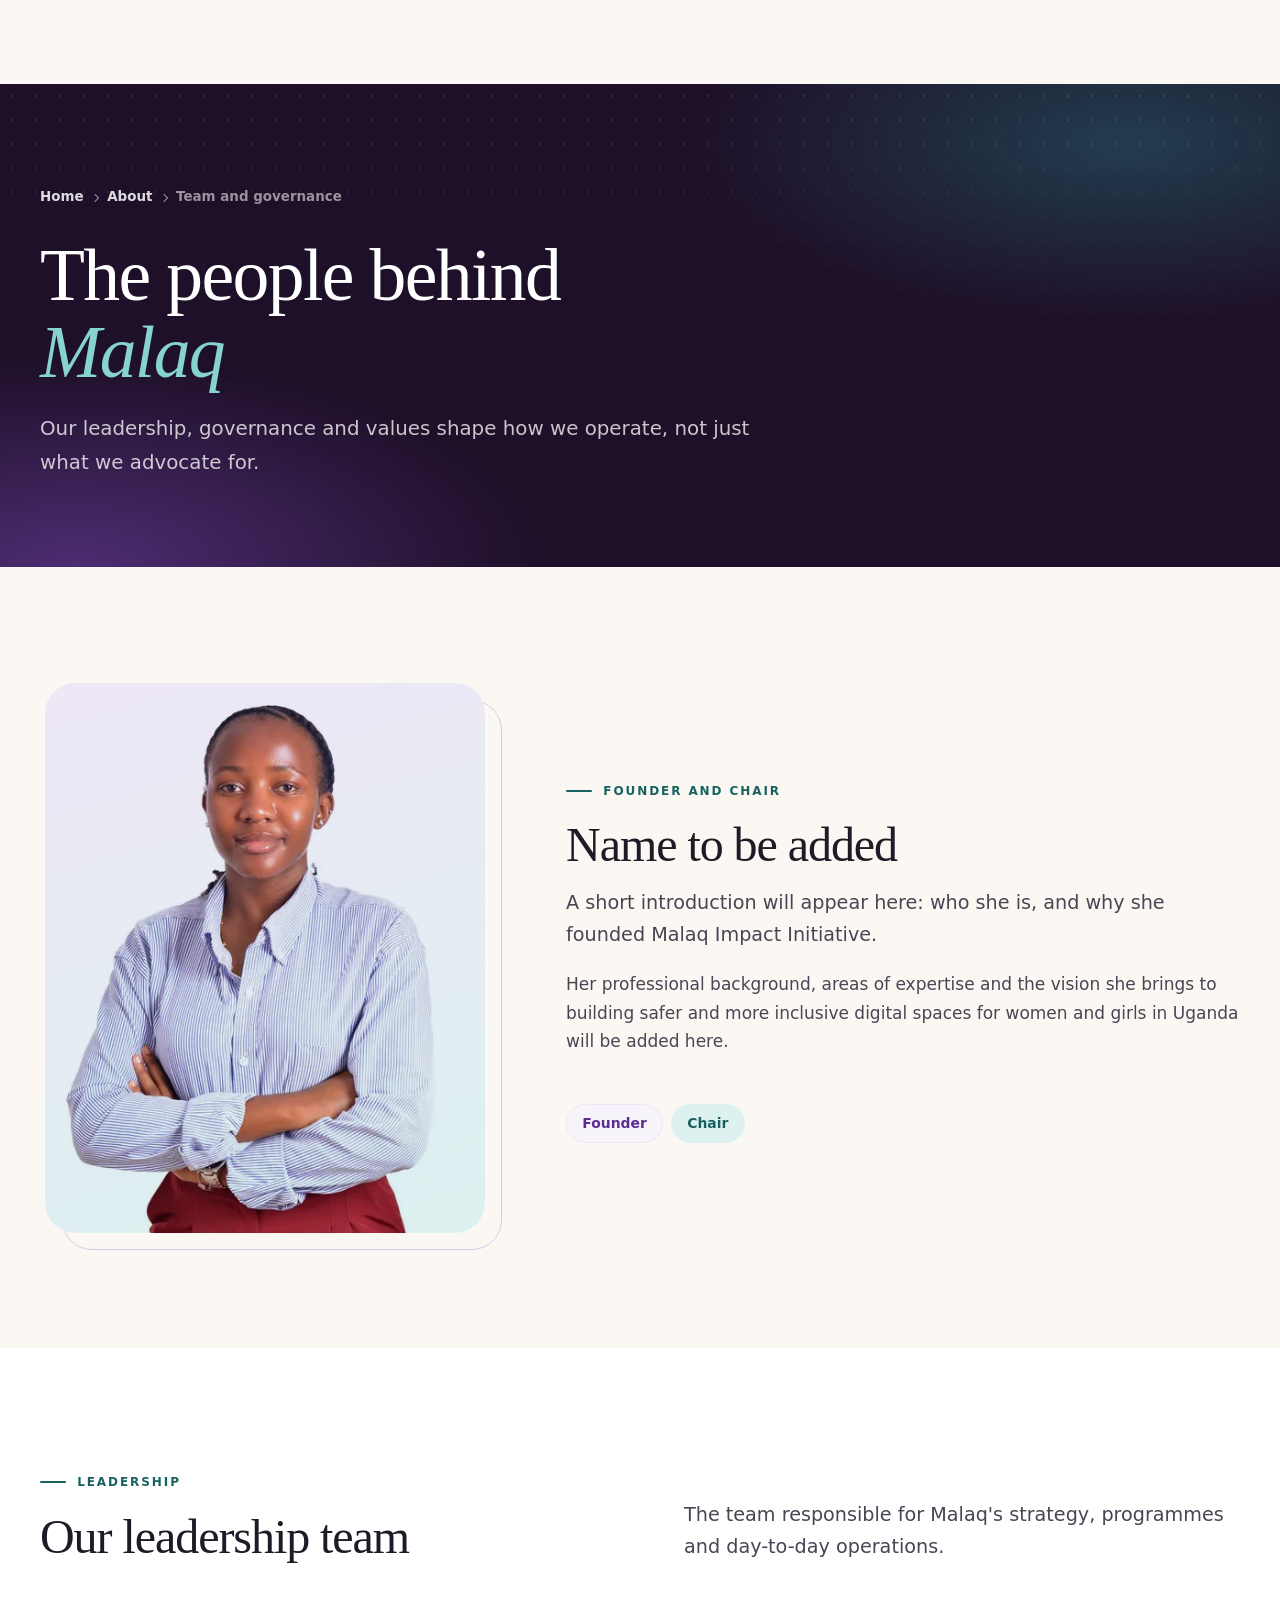
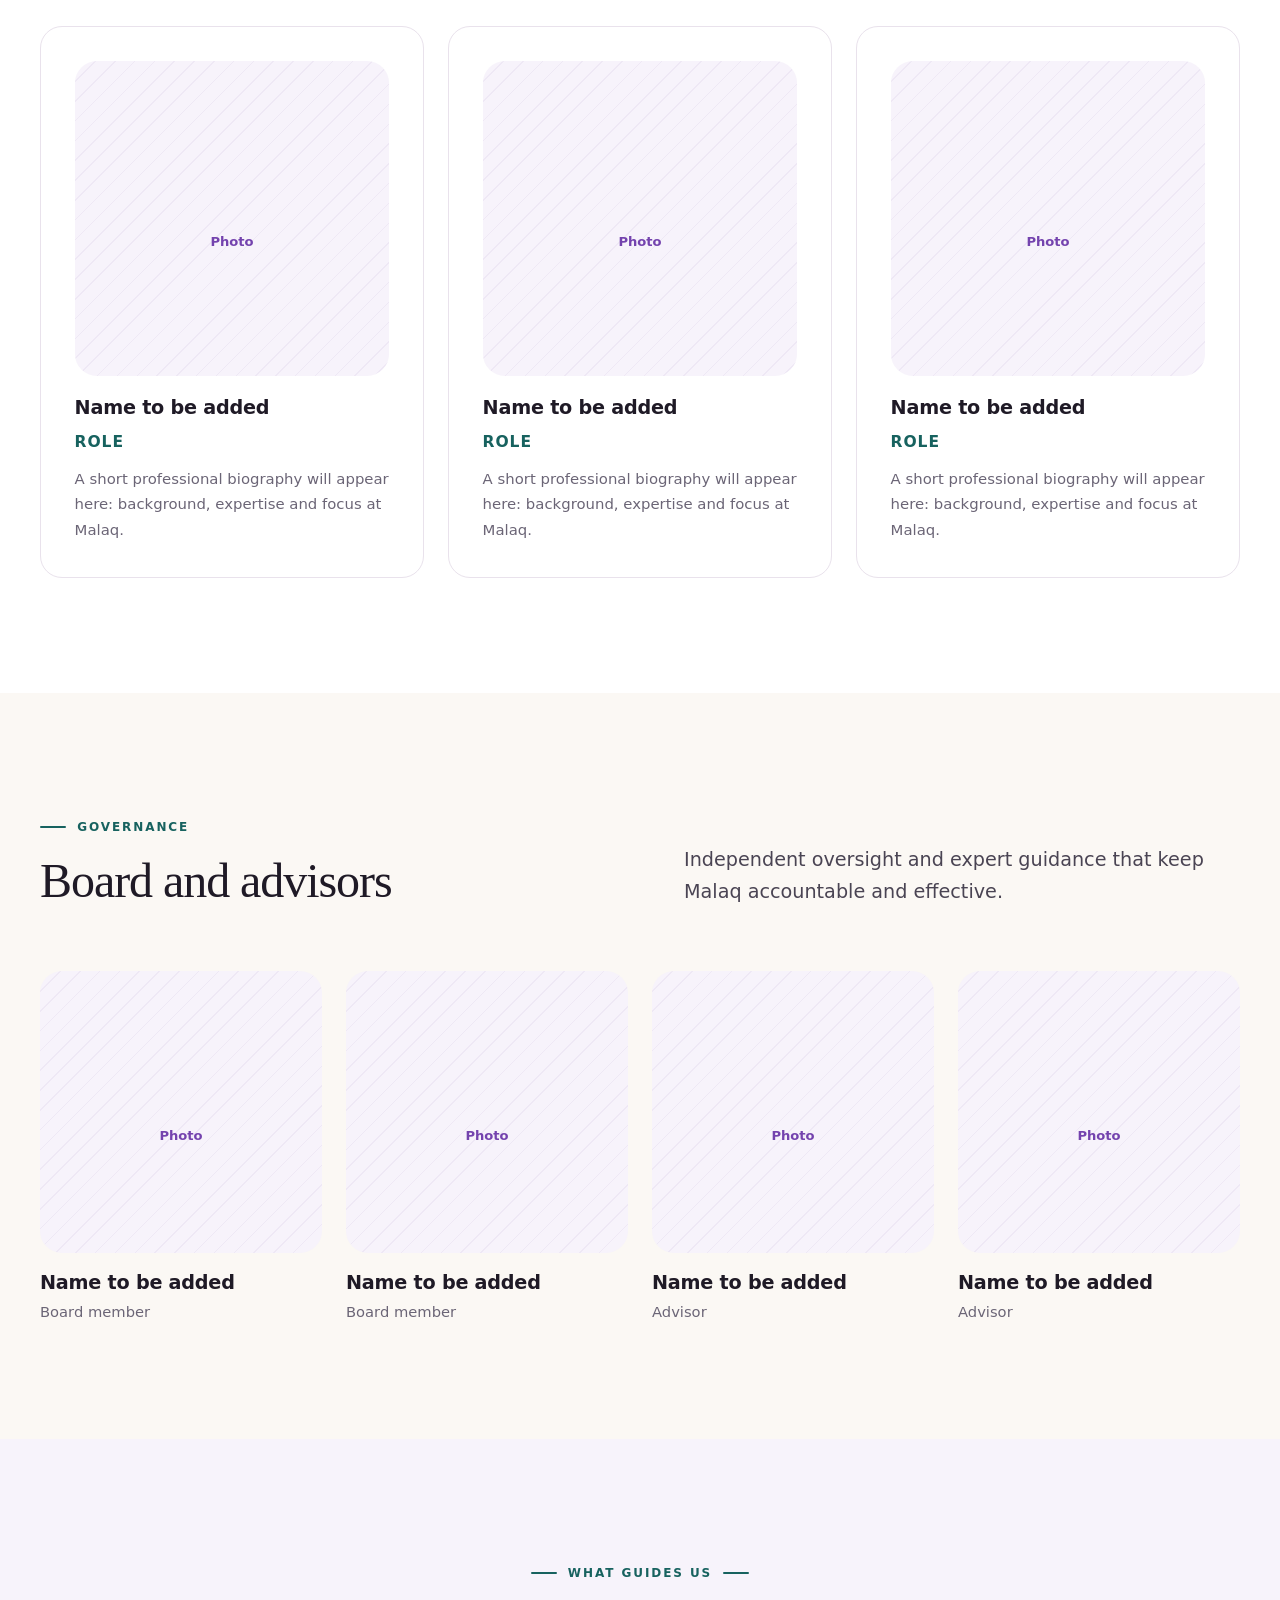
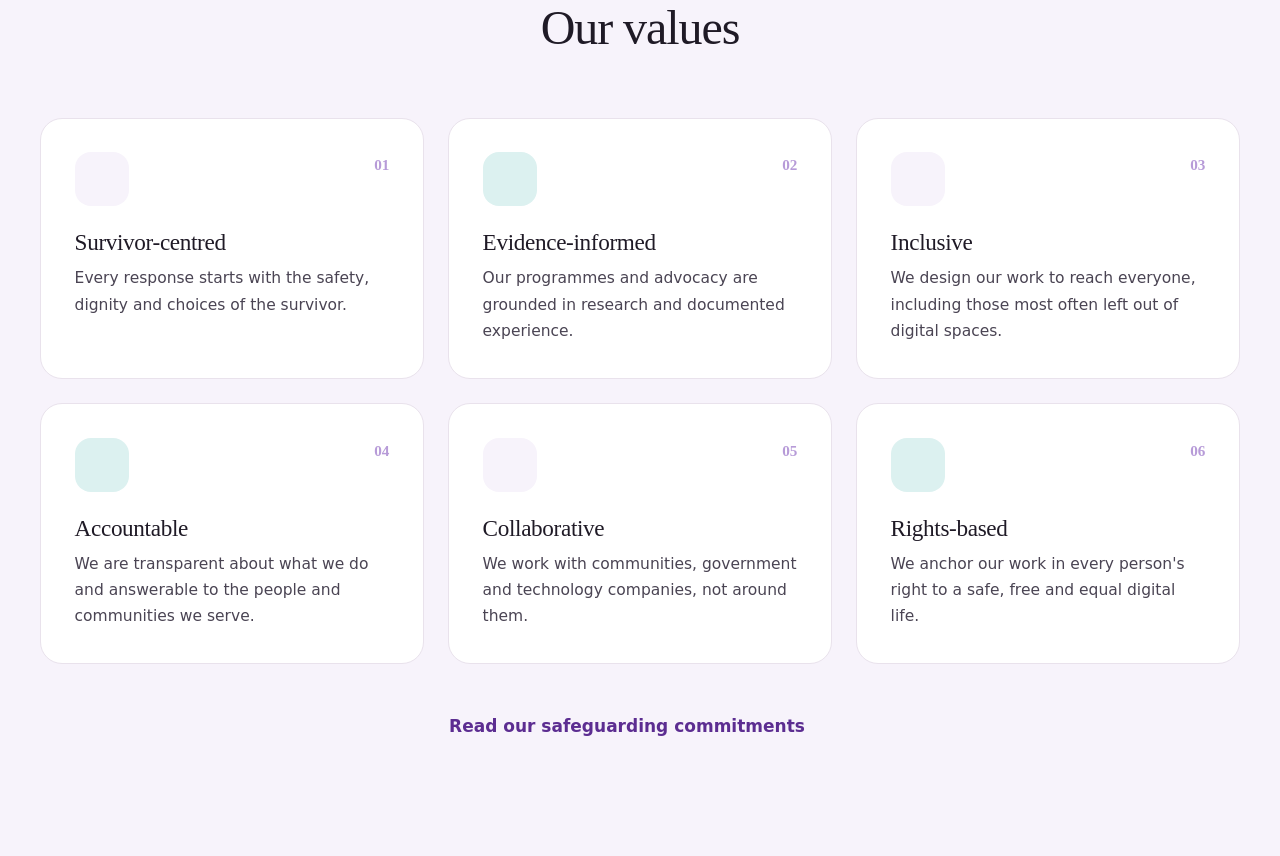
==== team.html @ 2928acce "Feature the Founder and Chair on the team page Adds her portrait as responsive WebP and JPEG, shown " ====
<!DOCTYPE html>
<html lang="en">
<head>
  <meta charset="UTF-8" />
  <meta name="viewport" content="width=device-width, initial-scale=1" />
  <meta http-equiv="Content-Security-Policy" content="default-src 'self'; script-src 'self'; style-src 'self' https://fonts.googleapis.com; font-src https://fonts.gstatic.com; img-src 'self' data:; connect-src 'self' https://formspree.io; form-action 'self' https://formspree.io; base-uri 'self'; object-src 'none'; upgrade-insecure-requests" />
  <meta name="referrer" content="strict-origin-when-cross-origin" />
  <title>Team and Governance | Malaq Impact Initiative</title>
  <meta name="description" content="Meet the leadership, board and advisors of Malaq Impact Initiative, and the values that guide how we work." />
  <meta name="theme-color" content="#1e1029" />
  <meta property="og:site_name" content="Malaq Impact Initiative" />
  <meta property="og:title" content="Team and governance | Malaq Impact Initiative" />
  <meta property="og:description" content="Our leadership, governance and values." />
  <meta property="og:type" content="website" />
  <link rel="icon" type="image/svg+xml" href="assets/favicon.svg" />
  <link rel="preconnect" href="https://fonts.googleapis.com" />
  <link rel="preconnect" href="https://fonts.gstatic.com" crossorigin />
  <link rel="stylesheet" href="https://fonts.googleapis.com/css2?family=Fraunces:ital,opsz,wght@0,9..144,400;0,9..144,500;0,9..144,600;1,9..144,400;1,9..144,500&family=Manrope:wght@400;500;600;700;800&display=swap" />
  <link rel="stylesheet" href="assets/css/main.css" />
  <script src="assets/js/boot.js"></script>
  <script type="module" src="assets/js/main.js"></script>
</head>
<body>
  <a class="skip-link" href="#main">Skip to main content</a>
  <div id="site-header"></div>

  <main id="main">
    <section class="page-hero">
      <div class="container">
        <ol class="breadcrumb" data-reveal>
          <li><a class="breadcrumb__link" href="index.html">Home</a></li>
          <li><a class="breadcrumb__link" href="about.html">About</a></li>
          <li aria-current="page">Team and governance</li>
        </ol>
        <h1 class="page-hero__title" data-reveal data-reveal-delay="1">The people behind <em>Malaq</em></h1>
        <p class="page-hero__lead" data-reveal data-reveal-delay="2">
          Our leadership, governance and values shape how we operate, not just what we advocate for.
        </p>
      </div>
    </section>

    <!-- Founder -->
    <section class="section">
      <div class="container founder">
        <figure class="founder__photo" data-reveal>
          <picture>
            <source type="image/webp" srcset="assets/images/founder-480.webp 480w, assets/images/founder.webp 960w" sizes="(min-width: 960px) 440px, 88vw" />
            <img src="assets/images/founder.jpg" srcset="assets/images/founder-480.jpg 480w, assets/images/founder.jpg 960w" sizes="(min-width: 960px) 440px, 88vw" width="960" height="1200" alt="Portrait of the Founder and Chair of Malaq Impact Initiative" />
          </picture>
        </figure>
        <div data-reveal data-reveal-delay="1">
          <p class="label">Founder and Chair</p>
          <!-- TODO: add the founder's name and approved biography. -->
          <h2 class="founder__name">Name to be added</h2>
          <p class="lead">A short introduction will appear here: who she is, and why she founded Malaq Impact Initiative.</p>
          <p>Her professional background, areas of expertise and the vision she brings to building safer and more inclusive digital spaces for women and girls in Uganda will be added here.</p>
          <ul class="tag-list mt-lg">
            <li class="tag">Founder</li>
            <li class="tag tag--teal">Chair</li>
          </ul>
        </div>
      </div>
    </section>

    <!-- Leadership -->
    <section class="section section--white">
      <div class="container">
        <div class="section-head section-head--split">
          <div data-reveal>
            <p class="label">Leadership</p>
            <h2>Our leadership team</h2>
          </div>
          <p class="lead" data-reveal data-reveal-delay="1">The team responsible for Malaq's strategy, programmes and day-to-day operations.</p>
        </div>

        <!-- TODO: replace each placeholder with a photo, name, role and short professional biography. -->
        <div class="grid grid--3">
          <article class="card bio-card" data-reveal>
            <div class="ph ph--avatar"><div class="ph__inner"><svg class="icon" aria-hidden="true"><use href="assets/icons/sprite.svg#user"></use></svg><span>Photo</span></div></div>
            <h3>Name to be added</h3>
            <p class="bio-card__role">Role</p>
            <p>A short professional biography will appear here: background, expertise and focus at Malaq.</p>
          </article>
          <article class="card bio-card" data-reveal data-reveal-delay="1">
            <div class="ph ph--avatar"><div class="ph__inner"><svg class="icon" aria-hidden="true"><use href="assets/icons/sprite.svg#user"></use></svg><span>Photo</span></div></div>
            <h3>Name to be added</h3>
            <p class="bio-card__role">Role</p>
            <p>A short professional biography will appear here: background, expertise and focus at Malaq.</p>
          </article>
          <article class="card bio-card" data-reveal data-reveal-delay="2">
            <div class="ph ph--avatar"><div class="ph__inner"><svg class="icon" aria-hidden="true"><use href="assets/icons/sprite.svg#user"></use></svg><span>Photo</span></div></div>
            <h3>Name to be added</h3>
            <p class="bio-card__role">Role</p>
            <p>A short professional biography will appear here: background, expertise and focus at Malaq.</p>
          </article>
        </div>
      </div>
    </section>

    <!-- Board -->
    <section class="section">
      <div class="container">
        <div class="section-head section-head--split">
          <div data-reveal>
            <p class="label">Governance</p>
            <h2>Board and advisors</h2>
          </div>
          <p class="lead" data-reveal data-reveal-delay="1">Independent oversight and expert guidance that keep Malaq accountable and effective.</p>
        </div>

        <!-- TODO: add board and advisory members, or remove this section if not applicable. -->
        <div class="grid grid--4 grid--team">
          <article class="team-card" data-reveal>
            <div class="ph ph--avatar"><div class="ph__inner"><svg class="icon" aria-hidden="true"><use href="assets/icons/sprite.svg#user"></use></svg><span>Photo</span></div></div>
            <h3>Name to be added</h3>
            <p>Board member</p>
          </article>
          <article class="team-card" data-reveal data-reveal-delay="1">
            <div class="ph ph--avatar"><div class="ph__inner"><svg class="icon" aria-hidden="true"><use href="assets/icons/sprite.svg#user"></use></svg><span>Photo</span></div></div>
            <h3>Name to be added</h3>
            <p>Board member</p>
          </article>
          <article class="team-card" data-reveal data-reveal-delay="2">
            <div class="ph ph--avatar"><div class="ph__inner"><svg class="icon" aria-hidden="true"><use href="assets/icons/sprite.svg#user"></use></svg><span>Photo</span></div></div>
            <h3>Name to be added</h3>
            <p>Advisor</p>
          </article>
          <article class="team-card" data-reveal data-reveal-delay="3">
            <div class="ph ph--avatar"><div class="ph__inner"><svg class="icon" aria-hidden="true"><use href="assets/icons/sprite.svg#user"></use></svg><span>Photo</span></div></div>
            <h3>Name to be added</h3>
            <p>Advisor</p>
          </article>
        </div>
      </div>
    </section>

    <!-- Values -->
    <section class="section section--lilac">
      <div class="container">
        <div class="section-head section-head--center" data-reveal>
          <p class="label">What guides us</p>
          <h2>Our values</h2>
        </div>
        <div class="grid grid--3">
          <article class="card value-card" data-reveal>
            <span class="card__index">01</span>
            <span class="icon-badge"><svg class="icon" aria-hidden="true"><use href="assets/icons/sprite.svg#heart"></use></svg></span>
            <h3>Survivor-centred</h3>
            <p>Every response starts with the safety, dignity and choices of the survivor.</p>
          </article>
          <article class="card value-card" data-reveal data-reveal-delay="1">
            <span class="card__index">02</span>
            <span class="icon-badge icon-badge--teal"><svg class="icon" aria-hidden="true"><use href="assets/icons/sprite.svg#search"></use></svg></span>
            <h3>Evidence-informed</h3>
            <p>Our programmes and advocacy are grounded in research and documented experience.</p>
          </article>
          <article class="card value-card" data-reveal data-reveal-delay="2">
            <span class="card__index">03</span>
            <span class="icon-badge"><svg class="icon" aria-hidden="true"><use href="assets/icons/sprite.svg#users"></use></svg></span>
            <h3>Inclusive</h3>
            <p>We design our work to reach everyone, including those most often left out of digital spaces.</p>
          </article>
          <article class="card value-card" data-reveal>
            <span class="card__index">04</span>
            <span class="icon-badge icon-badge--teal"><svg class="icon" aria-hidden="true"><use href="assets/icons/sprite.svg#check-circle"></use></svg></span>
            <h3>Accountable</h3>
            <p>We are transparent about what we do and answerable to the people and communities we serve.</p>
          </article>
          <article class="card value-card" data-reveal data-reveal-delay="1">
            <span class="card__index">05</span>
            <span class="icon-badge"><svg class="icon" aria-hidden="true"><use href="assets/icons/sprite.svg#globe"></use></svg></span>
            <h3>Collaborative</h3>
            <p>We work with communities, government and technology companies, not around them.</p>
          </article>
          <article class="card value-card" data-reveal data-reveal-delay="2">
            <span class="card__index">06</span>
            <span class="icon-badge icon-badge--teal"><svg class="icon" aria-hidden="true"><use href="assets/icons/sprite.svg#shield"></use></svg></span>
            <h3>Rights-based</h3>
            <p>We anchor our work in every person's right to a safe, free and equal digital life.</p>
          </article>
        </div>
        <p class="text-center mt-lg" data-reveal>
          <a class="link-arrow" href="safeguarding.html">Read our safeguarding commitments <svg class="icon" aria-hidden="true"><use href="assets/icons/sprite.svg#arrow-right"></use></svg></a>
        </p>
      </div>
    </section>
  </main>

  <div id="site-footer"></div>
</body>
</html>
---- assets/css/main.css ----
/* ==========================================================================
   Malaq Impact Initiative: design system
   1. Tokens  2. Base  3. Layout  4. Typography  5. Buttons and links
   6. Header  7. Footer  8. Heroes  9. Components  10. Pages  11. Motion
   ========================================================================== */

/* 1. Tokens ------------------------------------------------------------- */
:root {
  --plum-950: #170c20;
  --plum-900: #1e1029;
  --plum-800: #2a1640;
  --plum-700: #3b1f5c;
  --purple-600: #5c2d91;
  --purple-500: #7443ae;
  --purple-300: #b79bd8;
  --purple-200: #d8c8ea;
  --purple-100: #eee7f6;
  --purple-50: #f7f3fb;

  --teal-800: #0f4a48;
  --teal-700: #17625f;
  --teal-600: #1f7a78;
  --teal-500: #2ca6a4;
  --teal-300: #86d3d0;
  --teal-100: #dcf1f0;

  --apricot: #f2b880;
  --cream: #fbf8f4;
  --sand: #f4eee6;
  --white: #ffffff;

  --ink: #1f1a26;
  --ink-2: #4a4453;
  --ink-3: #6b6576;
  --line: #e9e2ec;
  --line-strong: #d9cfe2;

  --exit: #c2372b;
  --exit-dark: #a12c22;
  --success: #1c6e46;
  --success-bg: #e3f3ea;
  --error: #b3261e;
  --error-bg: #fbeae8;

  --font-display: "Fraunces", Georgia, "Times New Roman", serif;
  --font-sans: "Manrope", system-ui, -apple-system, "Segoe UI", Roboto, sans-serif;

  --container: 1240px;
  --gutter: clamp(1.25rem, 4vw, 2.5rem);
  --section-y: clamp(4.5rem, 9vw, 7.5rem);
  --header-h: 72px;

  --r-sm: 8px;
  --r-md: 14px;
  --r-lg: 22px;
  --r-xl: 30px;
  --r-full: 999px;

  --shadow-sm: 0 1px 2px rgba(30, 16, 41, 0.05), 0 4px 14px rgba(30, 16, 41, 0.05);
  --shadow-md: 0 18px 40px -20px rgba(30, 16, 41, 0.28);
  --shadow-lg: 0 32px 70px -28px rgba(30, 16, 41, 0.45);

  --ease: cubic-bezier(0.22, 1, 0.36, 1);
}

@media (min-width: 1180px) {
  :root {
    --header-h: 84px;
  }
}

/* 2. Base --------------------------------------------------------------- */
*,
*::before,
*::after {
  box-sizing: border-box;
}

html {
  -webkit-text-size-adjust: 100%;
  text-size-adjust: 100%;
  scroll-behavior: smooth;
  scroll-padding-top: calc(var(--header-h) + 1rem);
}

html.has-menu-open {
  overflow: hidden;
}

html.is-exiting body {
  visibility: hidden;
}

body {
  margin: 0;
  min-height: 100vh;
  font-family: var(--font-sans);
  font-size: 1rem;
  line-height: 1.7;
  color: var(--ink-2);
  background: var(--cream);
  -webkit-font-smoothing: antialiased;
  -moz-osx-font-smoothing: grayscale;
  text-rendering: optimizeLegibility;
  overflow-x: hidden;
}

@media (min-width: 768px) {
  body {
    font-size: 1.0625rem;
  }
}

img,
svg,
video {
  display: block;
  max-width: 100%;
}

a {
  color: inherit;
  text-decoration: none;
}

:where(p, li, dd) a:where(:not([class])) {
  color: var(--purple-600);
  font-weight: 600;
  text-decoration: underline;
  text-decoration-color: var(--purple-200);
  text-decoration-thickness: 2px;
  text-underline-offset: 3px;
  transition: text-decoration-color 0.2s ease, color 0.2s ease;
}

:where(p, li, dd) a:where(:not([class])):hover {
  color: var(--plum-700);
  text-decoration-color: currentColor;
}

button,
input,
select,
textarea {
  font: inherit;
  color: inherit;
}

button {
  cursor: pointer;
}

::selection {
  background: var(--teal-100);
  color: var(--ink);
}

:focus-visible {
  outline: 3px solid var(--teal-500);
  outline-offset: 3px;
  border-radius: 6px;
}

.sr-only {
  position: absolute;
  width: 1px;
  height: 1px;
  padding: 0;
  margin: -1px;
  overflow: hidden;
  clip: rect(0, 0, 0, 0);
  white-space: nowrap;
  border: 0;
}

.skip-link {
  position: fixed;
  top: 0.75rem;
  left: 0.75rem;
  z-index: 1000;
  padding: 0.75rem 1.1rem;
  border-radius: var(--r-sm);
  background: var(--plum-900);
  color: #fff;
  font-weight: 700;
  transform: translateY(-160%);
  transition: transform 0.2s ease;
}

.skip-link:focus {
  transform: translateY(0);
}

.icon {
  width: 24px;
  height: 24px;
  flex-shrink: 0;
  fill: none;
  stroke: currentColor;
  stroke-width: 1.8;
  stroke-linecap: round;
  stroke-linejoin: round;
}

kbd {
  display: inline-grid;
  place-items: center;
  min-width: 2.35rem;
  height: 1.9rem;
  padding: 0 0.5rem;
  border-radius: 7px;
  background: #fff;
  color: var(--ink);
  font: 700 0.74rem/1 var(--font-sans);
  letter-spacing: 0.02em;
  box-shadow: inset 0 -3px 0 var(--line-strong), 0 1px 2px rgba(0, 0, 0, 0.12);
  vertical-align: middle;
}

/* 3. Layout ------------------------------------------------------------- */
.container {
  width: 100%;
  max-width: calc(var(--container) + var(--gutter) * 2);
  margin-inline: auto;
  padding-inline: var(--gutter);
}

.container--narrow {
  max-width: calc(860px + var(--gutter) * 2);
}

.section {
  position: relative;
  padding-block: var(--section-y);
}

.section--tight {
  padding-block: clamp(3rem, 6vw, 4.5rem);
}

.section--flush-top {
  padding-top: 0;
}

.section--white {
  background: var(--white);
}

.section--sand {
  background: var(--sand);
}

.section--lilac {
  background: var(--purple-50);
}

.grid {
  display: grid;
  grid-template-columns: minmax(0, 1fr);
  gap: clamp(1rem, 2.4vw, 1.5rem);
}

@media (min-width: 640px) {
  .grid--2,
  .grid--3,
  .grid--4 {
    grid-template-columns: repeat(2, minmax(0, 1fr));
  }
}

@media (min-width: 1024px) {
  .grid--3 {
    grid-template-columns: repeat(3, minmax(0, 1fr));
  }

  .grid--4 {
    grid-template-columns: repeat(4, minmax(0, 1fr));
  }
}

.split {
  display: grid;
  gap: clamp(2.5rem, 6vw, 5.5rem);
  align-items: center;
}

@media (min-width: 960px) {
  .split {
    grid-template-columns: repeat(2, minmax(0, 1fr));
  }

  .split--top {
    align-items: start;
  }

  .split--wide-right {
    grid-template-columns: minmax(0, 0.85fr) minmax(0, 1.15fr);
  }

  .split--reverse > :first-child {
    order: 2;
  }

  .sticky-col {
    position: sticky;
    top: calc(var(--header-h) + 2rem);
  }
}

.stack > * + * {
  margin-top: 1rem;
}


/* 4. Typography --------------------------------------------------------- */
h1,
h2,
h3,
h4 {
  margin: 0 0 0.6em;
  color: var(--ink);
  line-height: 1.15;
}

h1,
h2 {
  font-family: var(--font-display);
  font-weight: 500;
  letter-spacing: -0.022em;
}

h1 {
  font-size: clamp(2.5rem, 5.5vw, 4.5rem);
  line-height: 1.04;
}

h2 {
  font-size: clamp(2rem, 3.8vw, 3rem);
  line-height: 1.08;
}

h3 {
  font-size: 1.2rem;
  font-weight: 700;
  letter-spacing: -0.012em;
  line-height: 1.3;
}

h4 {
  font-size: 1rem;
  font-weight: 700;
}

h1 em,
h2 em {
  font-style: italic;
  font-weight: 400;
  color: var(--teal-600);
}

p {
  margin: 0 0 1em;
}

p:last-child {
  margin-bottom: 0;
}

.lead {
  font-size: clamp(1.08rem, 1.5vw, 1.24rem);
  line-height: 1.65;
  color: var(--ink-2);
}

.label {
  display: inline-flex;
  align-items: center;
  gap: 0.7rem;
  margin: 0 0 1.15rem;
  font-size: 0.75rem;
  font-weight: 800;
  letter-spacing: 0.16em;
  text-transform: uppercase;
  color: var(--teal-700);
}

.label::before {
  content: "";
  width: 26px;
  height: 2px;
  border-radius: 2px;
  background: currentColor;
}

.label--light {
  color: var(--teal-300);
}

.section-head {
  max-width: 740px;
  margin-bottom: clamp(2.5rem, 5vw, 4rem);
}

.section-head h2 {
  margin-bottom: 0;
}

.section-head .lead {
  margin-top: 1.25rem;
}

.section-head--center {
  margin-inline: auto;
  text-align: center;
}

.section-head--center .label::after {
  content: "";
  width: 26px;
  height: 2px;
  border-radius: 2px;
  background: currentColor;
}

.section-head--split {
  display: grid;
  gap: 1.25rem;
  max-width: none;
}

.section-head--split .lead {
  margin-top: 0;
}

@media (min-width: 960px) {
  .section-head--split {
    grid-template-columns: minmax(0, 1fr) minmax(0, 1fr);
    gap: 5.5rem;
    align-items: end;
  }
}

/* 5. Buttons and links -------------------------------------------------- */
.btn {
  --btn-bg: var(--purple-600);
  --btn-fg: #fff;
  --btn-bd: transparent;
  --btn-bg-hover: var(--plum-700);
  display: inline-flex;
  align-items: center;
  justify-content: center;
  gap: 0.6rem;
  min-height: 52px;
  padding: 0.8rem 1.55rem;
  border: 1.5px solid var(--btn-bd);
  border-radius: var(--r-full);
  background: var(--btn-bg);
  color: var(--btn-fg);
  font: 700 0.97rem/1.1 var(--font-sans);
  letter-spacing: -0.005em;
  text-align: center;
  white-space: nowrap;
  cursor: pointer;
  transition: background-color 0.25s ease, border-color 0.25s ease, color 0.25s ease, transform 0.3s var(--ease),
    box-shadow 0.3s ease;
}

.btn .icon {
  width: 18px;
  height: 18px;
  stroke-width: 2.2;
  transition: transform 0.3s var(--ease);
}

.btn:hover {
  background: var(--btn-bg-hover);
  color: var(--btn-fg);
  transform: translateY(-2px);
  box-shadow: var(--shadow-md);
}

.btn:hover .icon {
  transform: translateX(3px);
}

.btn:active {
  transform: translateY(0);
}

.btn[disabled],
.btn.is-loading {
  cursor: progress;
  opacity: 0.85;
  transform: none;
}

.btn--teal {
  --btn-bg: var(--teal-300);
  --btn-fg: var(--plum-950);
  --btn-bg-hover: #a6e0dd;
}

.btn--white {
  --btn-bg: #fff;
  --btn-fg: var(--plum-900);
  --btn-bg-hover: var(--purple-50);
}

.btn--outline {
  --btn-bg: transparent;
  --btn-fg: var(--ink);
  --btn-bd: var(--line-strong);
  --btn-bg-hover: var(--white);
}

.btn--outline:hover {
  border-color: var(--ink);
  box-shadow: none;
}

.btn--outline-light {
  --btn-bg: transparent;
  --btn-fg: #fff;
  --btn-bd: rgba(255, 255, 255, 0.35);
  --btn-bg-hover: rgba(255, 255, 255, 0.08);
}

.btn--outline-light:hover {
  border-color: #fff;
  box-shadow: none;
}

.btn--sm {
  min-height: 42px;
  padding: 0.55rem 1.1rem;
  font-size: 0.9rem;
}

.btn-group {
  display: flex;
  flex-wrap: wrap;
  gap: 0.85rem;
}

.btn-group--center {
  justify-content: center;
}

@media (max-width: 479px) {
  .btn-group .btn {
    flex: 1 1 100%;
  }
}

.btn .spinner {
  display: none;
  width: 18px;
  height: 18px;
  border: 2px solid rgba(255, 255, 255, 0.35);
  border-top-color: #fff;
  border-radius: 50%;
  animation: spin 0.8s linear infinite;
}

.btn.is-loading .spinner {
  display: block;
}

.btn.is-loading .icon {
  display: none;
}

.link-arrow {
  display: inline-flex;
  align-items: center;
  gap: 0.5rem;
  font-weight: 700;
  color: var(--purple-600);
  transition: color 0.2s ease, gap 0.3s var(--ease);
}

.link-arrow .icon {
  width: 18px;
  height: 18px;
  stroke-width: 2.2;
  transition: transform 0.3s var(--ease);
}

.link-arrow:hover {
  color: var(--plum-700);
}

.link-arrow:hover .icon {
  transform: translateX(4px);
}

.link-arrow--light {
  color: var(--teal-300);
}

.link-arrow--light:hover {
  color: #fff;
}

/* 6. Header ------------------------------------------------------------- */
#site-header {
  position: sticky;
  top: 0;
  z-index: 100;
  min-height: var(--header-h);
}

.site-header {
  position: relative;
  display: flex;
  align-items: center;
  height: var(--header-h);
  transition: box-shadow 0.3s ease;
}

/* The blur lives on a pseudo-element: backdrop-filter on the header itself
   would become the containing block for the fixed mobile menu. */
.site-header::before {
  content: "";
  position: absolute;
  inset: 0;
  z-index: -1;
  background: rgba(251, 248, 244, 0.86);
  -webkit-backdrop-filter: saturate(160%) blur(14px);
  backdrop-filter: saturate(160%) blur(14px);
  border-bottom: 1px solid transparent;
  transition: background-color 0.3s ease, border-color 0.3s ease;
}

.site-header.is-scrolled {
  box-shadow: 0 10px 30px -24px rgba(30, 16, 41, 0.45);
}

.site-header.is-scrolled::before,
.site-header[data-menu-open="true"]::before {
  background: rgba(251, 248, 244, 0.97);
  border-bottom-color: var(--line);
}

.site-header__inner {
  display: flex;
  align-items: center;
  gap: 1rem;
}

.brand {
  display: inline-flex;
  align-items: center;
  gap: 0.65rem;
  min-width: 0;
  margin-right: auto;
  color: var(--plum-900);
}

.brand__mark {
  width: 36px;
  height: 36px;
  flex-shrink: 0;
  transition: transform 0.4s var(--ease);
}

.brand:hover .brand__mark {
  transform: rotate(-6deg) scale(1.04);
}

.brand__text {
  display: flex;
  flex-direction: column;
  min-width: 0;
  line-height: 1;
}

.brand__name {
  font-family: var(--font-display);
  font-size: 1.14rem;
  font-weight: 600;
  letter-spacing: -0.01em;
}

.brand__sub {
  margin-top: 0.28rem;
  font-size: 0.56rem;
  font-weight: 800;
  letter-spacing: 0.17em;
  text-transform: uppercase;
  color: var(--ink-3);
  white-space: nowrap;
}

.brand--light {
  color: #fff;
}

.brand--light .brand__sub {
  color: rgba(255, 255, 255, 0.55);
}

@media (min-width: 1180px) {
  .brand__mark {
    width: 40px;
    height: 40px;
  }

  .brand__name {
    font-size: 1.28rem;
  }

  .brand__sub {
    font-size: 0.6rem;
  }
}

.nav {
  display: none;
}

.nav__list {
  display: flex;
  align-items: center;
  gap: 0.1rem;
  margin: 0;
  padding: 0;
  list-style: none;
}

.nav__link {
  position: relative;
  display: block;
  padding: 0.55rem 0.75rem;
  border-radius: var(--r-full);
  font-size: 0.92rem;
  font-weight: 600;
  color: var(--ink-2);
  transition: color 0.2s ease, background-color 0.2s ease;
}

.nav__link:hover {
  color: var(--ink);
  background: var(--purple-50);
}

.nav__link[aria-current="page"] {
  color: var(--purple-600);
}

.nav__link[aria-current="page"]::after {
  content: "";
  position: absolute;
  left: 50%;
  bottom: 0.12rem;
  width: 5px;
  height: 5px;
  border-radius: 50%;
  background: var(--teal-500);
  transform: translateX(-50%);
}

.header-actions {
  display: flex;
  align-items: center;
  gap: 0.5rem;
  flex-shrink: 0;
}

.header-help {
  display: none;
}

@media (min-width: 1180px) {
  .nav,
  .header-help {
    display: inline-flex;
  }

  .header-actions {
    gap: 0.6rem;
  }
}

.quick-exit {
  display: inline-flex;
  align-items: center;
  gap: 0.45rem;
  height: 42px;
  padding: 0 1rem 0 0.85rem;
  border: 0;
  border-radius: var(--r-full);
  background: var(--exit);
  color: #fff;
  font: 700 0.86rem/1 var(--font-sans);
  white-space: nowrap;
  box-shadow: 0 8px 18px -10px rgba(194, 55, 43, 0.75);
  transition: background-color 0.2s ease, transform 0.2s ease;
}

.quick-exit .icon {
  width: 17px;
  height: 17px;
  stroke-width: 2.3;
}

.quick-exit:hover {
  background: var(--exit-dark);
  transform: translateY(-1px);
}

.quick-exit__short {
  display: none;
}

@media (max-width: 399px) {
  .quick-exit {
    padding: 0 0.85rem 0 0.75rem;
  }

  .quick-exit__full {
    display: none;
  }

  .quick-exit__short {
    display: inline;
  }
}

.nav-toggle {
  display: inline-grid;
  place-items: center;
  width: 44px;
  height: 44px;
  padding: 0;
  border: 1px solid var(--line-strong);
  border-radius: 13px;
  background: var(--white);
  color: var(--ink);
  transition: border-color 0.2s ease, background-color 0.2s ease;
}

.nav-toggle:hover {
  border-color: var(--ink-3);
}

.nav-toggle__bars {
  position: relative;
  width: 18px;
  height: 12px;
}

.nav-toggle__bars span {
  position: absolute;
  left: 0;
  width: 100%;
  height: 2px;
  border-radius: 2px;
  background: currentColor;
  transition: top 0.3s var(--ease), transform 0.3s var(--ease), opacity 0.2s ease;
}

.nav-toggle__bars span:nth-child(1) {
  top: 0;
}

.nav-toggle__bars span:nth-child(2) {
  top: 5px;
}

.nav-toggle__bars span:nth-child(3) {
  top: 10px;
}

[data-menu-open="true"] .nav-toggle__bars span:nth-child(1) {
  top: 5px;
  transform: rotate(45deg);
}

[data-menu-open="true"] .nav-toggle__bars span:nth-child(2) {
  opacity: 0;
}

[data-menu-open="true"] .nav-toggle__bars span:nth-child(3) {
  top: 5px;
  transform: rotate(-45deg);
}

@media (min-width: 1180px) {
  .nav-toggle {
    display: none;
  }
}

.mobile-menu {
  position: fixed;
  inset: var(--header-h) 0 0 0;
  overflow-y: auto;
  overscroll-behavior: contain;
  background: var(--cream);
  visibility: hidden;
  opacity: 0;
  transform: translateY(-10px);
  transition: opacity 0.3s var(--ease), transform 0.4s var(--ease), visibility 0s linear 0.4s;
}

[data-menu-open="true"] .mobile-menu {
  visibility: visible;
  opacity: 1;
  transform: none;
  transition: opacity 0.3s var(--ease), transform 0.4s var(--ease), visibility 0s;
}

@media (min-width: 1180px) {
  .mobile-menu {
    display: none;
  }
}

.mobile-menu__inner {
  display: flex;
  flex-direction: column;
  gap: 2rem;
  min-height: 100%;
  padding-block: 1rem 2rem;
}

.mobile-menu__list {
  margin: 0;
  padding: 0;
  list-style: none;
  counter-reset: menu;
}

@media (min-width: 700px) {
  .mobile-menu__list {
    display: grid;
    grid-template-columns: 1fr 1fr;
    column-gap: 2.5rem;
  }
}

.mobile-menu__list li {
  border-bottom: 1px solid var(--line);
  opacity: 0;
  transform: translateY(12px);
  transition: opacity 0.4s var(--ease), transform 0.5s var(--ease);
}

[data-menu-open="true"] .mobile-menu__list li {
  opacity: 1;
  transform: none;
}

[data-menu-open="true"] .mobile-menu__list li:nth-child(2) { transition-delay: 0.03s; }
[data-menu-open="true"] .mobile-menu__list li:nth-child(3) { transition-delay: 0.06s; }
[data-menu-open="true"] .mobile-menu__list li:nth-child(4) { transition-delay: 0.09s; }
[data-menu-open="true"] .mobile-menu__list li:nth-child(5) { transition-delay: 0.12s; }
[data-menu-open="true"] .mobile-menu__list li:nth-child(6) { transition-delay: 0.15s; }
[data-menu-open="true"] .mobile-menu__list li:nth-child(7) { transition-delay: 0.18s; }
[data-menu-open="true"] .mobile-menu__list li:nth-child(8) { transition-delay: 0.21s; }

.mobile-menu__link {
  display: flex;
  align-items: baseline;
  gap: 1rem;
  padding: 0.9rem 0;
  font-family: var(--font-display);
  font-size: clamp(1.45rem, 5.6vw, 1.85rem);
  font-weight: 500;
  letter-spacing: -0.015em;
  color: var(--ink);
  transition: color 0.2s ease, padding 0.3s var(--ease);
}

.mobile-menu__link::before {
  counter-increment: menu;
  content: counter(menu, decimal-leading-zero);
  min-width: 1.6rem;
  font: 700 0.7rem/1 var(--font-sans);
  letter-spacing: 0.08em;
  color: var(--ink-3);
}

.mobile-menu__link:hover {
  padding-left: 0.35rem;
  color: var(--purple-600);
}

.mobile-menu__link[aria-current="page"] {
  color: var(--purple-600);
}

.mobile-menu__link[aria-current="page"]::before {
  color: var(--teal-600);
}

.mobile-menu__foot {
  margin-top: auto;
  padding: 1.5rem;
  border-radius: var(--r-lg);
  background: var(--plum-900);
  color: rgba(255, 255, 255, 0.72);
  font-size: 0.93rem;
}

.mobile-menu__title {
  margin-bottom: 0.4rem;
  font-family: var(--font-display);
  font-size: 1.3rem;
  color: #fff;
}

.mobile-menu__foot .btn {
  margin-top: 1.1rem;
}

/* 7. Footer ------------------------------------------------------------- */
.site-footer {
  position: relative;
  overflow: hidden;
  isolation: isolate;
  background: var(--plum-950);
  color: rgba(255, 255, 255, 0.64);
}

.site-footer::before {
  content: "";
  position: absolute;
  inset: 0;
  z-index: -1;
  background: radial-gradient(45% 55% at 100% 0%, rgba(44, 166, 164, 0.16), transparent 70%),
    radial-gradient(40% 50% at 0% 100%, rgba(116, 67, 174, 0.28), transparent 70%);
}

.footer-cta {
  display: grid;
  gap: 2rem;
  padding-block: clamp(3.5rem, 7vw, 5.5rem);
  border-bottom: 1px solid rgba(255, 255, 255, 0.1);
}

@media (min-width: 900px) {
  .footer-cta {
    grid-template-columns: minmax(0, 1fr) auto;
    align-items: end;
  }
}

.footer-cta__title {
  max-width: 17ch;
  margin: 0;
  color: #fff;
  font-size: clamp(2.1rem, 4.6vw, 3.5rem);
}

.footer-cta__title em {
  color: var(--teal-300);
}

.footer-main {
  display: grid;
  gap: 2.5rem;
  padding-block: clamp(3rem, 6vw, 4.5rem);
}

@media (min-width: 640px) {
  .footer-main {
    grid-template-columns: repeat(2, minmax(0, 1fr));
  }
}

@media (min-width: 1024px) {
  .footer-main {
    grid-template-columns: minmax(0, 1.6fr) repeat(3, minmax(0, 1fr));
    gap: 3rem;
  }
}

.footer-about {
  max-width: 36ch;
  margin: 1.25rem 0 0;
  font-size: 0.95rem;
}

.footer__heading {
  margin: 0 0 1.15rem;
  font-family: var(--font-sans);
  line-height: 1.3;
  font-size: 0.72rem;
  font-weight: 800;
  letter-spacing: 0.16em;
  text-transform: uppercase;
  color: #fff;
}

.footer__links {
  display: grid;
  gap: 0.75rem;
  margin: 0;
  padding: 0;
  list-style: none;
}

.footer__link {
  font-size: 0.95rem;
  color: rgba(255, 255, 255, 0.7);
  transition: color 0.2s ease;
}

.footer__link:hover {
  color: #fff;
}

.footer__contact {
  display: flex;
  align-items: flex-start;
  gap: 0.65rem;
  font-size: 0.95rem;
}

.footer-about + .footer__contact {
  margin: 1rem 0 0;
}

.footer__contact .icon {
  width: 18px;
  height: 18px;
  margin-top: 0.2rem;
  color: var(--teal-300);
}

.socials {
  display: flex;
  flex-wrap: wrap;
  gap: 0.55rem;
  margin-top: 1.6rem;
}

.social {
  display: grid;
  place-items: center;
  width: 42px;
  height: 42px;
  border: 1px solid rgba(255, 255, 255, 0.16);
  border-radius: 50%;
  color: rgba(255, 255, 255, 0.82);
  transition: background-color 0.25s ease, color 0.25s ease, border-color 0.25s ease, transform 0.3s var(--ease);
}

.social .icon {
  width: 18px;
  height: 18px;
}

.social:hover {
  background: var(--teal-300);
  border-color: var(--teal-300);
  color: var(--plum-950);
  transform: translateY(-3px);
}

.footer-bottom {
  display: flex;
  flex-wrap: wrap;
  align-items: center;
  justify-content: space-between;
  gap: 0.9rem 2rem;
  padding-block: 1.6rem;
  border-top: 1px solid rgba(255, 255, 255, 0.1);
  font-size: 0.85rem;
  color: rgba(255, 255, 255, 0.5);
}

.footer-bottom p {
  margin: 0;
}

.footer-safety {
  display: inline-flex;
  flex-wrap: wrap;
  align-items: center;
  gap: 0.35rem;
}

.footer-safety kbd {
  min-width: 2rem;
  height: 1.6rem;
  font-size: 0.66rem;
}

.footer-wordmark {
  margin: 0 0 -0.16em;
  font-family: var(--font-display);
  font-size: clamp(6rem, 24vw, 19rem);
  font-weight: 500;
  line-height: 0.8;
  letter-spacing: -0.05em;
  text-align: center;
  color: rgba(255, 255, 255, 0.035);
  white-space: nowrap;
  user-select: none;
  pointer-events: none;
}

.back-to-top {
  position: fixed;
  right: clamp(1rem, 3vw, 1.75rem);
  bottom: clamp(1rem, 3vw, 1.75rem);
  z-index: 90;
  display: grid;
  place-items: center;
  width: 48px;
  height: 48px;
  border: 0;
  border-radius: 50%;
  background: var(--plum-900);
  color: #fff;
  box-shadow: var(--shadow-md);
  opacity: 0;
  visibility: hidden;
  transform: translateY(12px);
  transition: opacity 0.3s ease, transform 0.35s var(--ease), visibility 0s linear 0.35s, background-color 0.2s ease;
}

.back-to-top.is-visible {
  opacity: 1;
  visibility: visible;
  transform: none;
  transition: opacity 0.3s ease, transform 0.35s var(--ease), visibility 0s, background-color 0.2s ease;
}

.back-to-top:hover {
  background: var(--purple-600);
}

.back-to-top .icon {
  width: 20px;
  height: 20px;
  stroke-width: 2.2;
}

/* 8. Heroes ------------------------------------------------------------- */
.hero,
.page-hero {
  position: relative;
  overflow: hidden;
  isolation: isolate;
  background: var(--plum-900);
  color: rgba(255, 255, 255, 0.74);
}

.hero::before,
.page-hero::before {
  content: "";
  position: absolute;
  inset: 0;
  z-index: -2;
  background: radial-gradient(55% 60% at 88% 12%, rgba(44, 166, 164, 0.3), transparent 62%),
    radial-gradient(55% 65% at 6% 100%, rgba(116, 67, 174, 0.55), transparent 66%);
}

.hero::after,
.page-hero::after {
  content: "";
  position: absolute;
  inset: 0;
  z-index: -1;
  background-image: radial-gradient(rgba(255, 255, 255, 0.1) 1px, transparent 1.3px);
  background-size: 24px 24px;
  -webkit-mask-image: linear-gradient(180deg, #000 0%, transparent 80%);
  mask-image: linear-gradient(180deg, #000 0%, transparent 80%);
}

.hero {
  padding-block: clamp(3rem, 7vw, 6rem) clamp(4rem, 8vw, 7rem);
}

.hero__grid {
  display: grid;
  gap: clamp(3rem, 6vw, 4.5rem);
  align-items: center;
}

@media (min-width: 1024px) {
  .hero__grid {
    grid-template-columns: minmax(0, 1.1fr) minmax(0, 0.9fr);
  }
}

.hero__eyebrow {
  display: inline-flex;
  align-items: center;
  gap: 0.65rem;
  margin: 0;
  padding: 0.45rem 1rem 0.45rem 0.6rem;
  border: 1px solid rgba(255, 255, 255, 0.16);
  border-radius: var(--r-full);
  background: rgba(255, 255, 255, 0.04);
  font-size: 0.8rem;
  font-weight: 600;
  line-height: 1.3;
  color: rgba(255, 255, 255, 0.86);
}

.pulse-dot {
  position: relative;
  width: 8px;
  height: 8px;
  flex-shrink: 0;
  border-radius: 50%;
  background: var(--teal-300);
}

.pulse-dot::after {
  content: "";
  position: absolute;
  inset: -4px;
  border-radius: 50%;
  border: 2px solid var(--teal-300);
  opacity: 0;
  animation: pulse 2.4s ease-out infinite;
}

.hero__title {
  margin: 1.5rem 0 1.5rem;
  font-size: clamp(2.9rem, 8.4vw, 5.9rem);
  font-weight: 500;
  line-height: 0.96;
  letter-spacing: -0.035em;
  color: #fff;
}

.hero__title span {
  display: block;
}

.hero__title em {
  color: var(--teal-300);
}

.hero__tagline {
  max-width: 36ch;
  margin-bottom: 1rem;
  font-size: clamp(1.15rem, 2vw, 1.45rem);
  font-weight: 700;
  line-height: 1.4;
  letter-spacing: -0.01em;
  color: #fff;
}

.hero__text {
  max-width: 54ch;
  margin-bottom: 2.25rem;
  color: rgba(255, 255, 255, 0.72);
}

.hero__points {
  display: flex;
  flex-wrap: wrap;
  gap: 0.75rem 1.75rem;
  margin: 2.5rem 0 0;
  padding: 1.5rem 0 0;
  list-style: none;
  border-top: 1px solid rgba(255, 255, 255, 0.12);
  font-size: 0.9rem;
  font-weight: 600;
  color: rgba(255, 255, 255, 0.78);
}

.hero__points li {
  display: inline-flex;
  align-items: center;
  gap: 0.5rem;
}

.hero__points .icon {
  width: 18px;
  height: 18px;
  stroke-width: 2.4;
  color: var(--teal-300);
}

.hero__visual {
  position: relative;
  max-width: 560px;
  width: 100%;
  margin-inline: auto;
}

.hero__visual::before {
  content: "";
  position: absolute;
  inset: 1.25rem -1.25rem -1.25rem 1.25rem;
  border: 1px solid rgba(134, 211, 208, 0.35);
  border-radius: var(--r-xl);
}

.hero__frame {
  position: relative;
  aspect-ratio: 4 / 3;
  border-radius: var(--r-xl);
  overflow: hidden;
}

@media (min-width: 1024px) {
  .hero__frame {
    aspect-ratio: 4 / 5;
  }
}

.float-card {
  position: absolute;
  z-index: 2;
  display: flex;
  align-items: center;
  gap: 0.8rem;
  padding: 0.85rem 1.1rem 0.85rem 0.85rem;
  border-radius: var(--r-md);
  background: #fff;
  color: var(--ink);
  font-size: 0.86rem;
  line-height: 1.35;
  box-shadow: var(--shadow-lg);
}

.float-card strong {
  display: block;
  font-size: 0.95rem;
}

.float-card__icon {
  display: grid;
  place-items: center;
  width: 42px;
  height: 42px;
  flex-shrink: 0;
  border-radius: 12px;
  background: var(--teal-100);
  color: var(--teal-700);
}

.float-card--help {
  left: 0.9rem;
  bottom: 0.9rem;
  transition: transform 0.35s var(--ease);
}

.float-card--help:hover {
  transform: translateY(-4px);
}

.float-card--help > .icon {
  width: 18px;
  height: 18px;
  color: var(--purple-600);
}

.float-card--exit {
  top: 0.9rem;
  right: 0.9rem;
  flex-direction: column;
  align-items: flex-start;
  gap: 0.45rem;
  padding: 0.85rem 1rem;
  font-size: 0.78rem;
  font-weight: 600;
  color: var(--ink-2);
}

.keys {
  display: flex;
  gap: 0.3rem;
}

@media (max-width: 479px) {
  .float-card--exit {
    display: none;
  }
}

@media (min-width: 1024px) {
  .float-card--help {
    left: -2rem;
    bottom: 3rem;
    animation: float 7s ease-in-out infinite;
  }

  .float-card--exit {
    top: 2.5rem;
    right: -1.5rem;
    animation: float 8s ease-in-out -3s infinite;
  }
}

.page-hero {
  padding-block: clamp(3.5rem, 8vw, 6.5rem) clamp(3.5rem, 7vw, 5.5rem);
}

.page-hero__grid {
  display: grid;
  gap: 2.5rem;
  align-items: end;
}

@media (min-width: 1024px) {
  .page-hero__grid {
    grid-template-columns: minmax(0, 1.25fr) minmax(0, 0.75fr);
    gap: 4rem;
  }
}

.page-hero__title {
  max-width: 17ch;
  margin-bottom: 1.35rem;
  color: #fff;
  font-size: clamp(2.5rem, 6vw, 4.6rem);
}

.page-hero__title em {
  color: var(--teal-300);
}

.page-hero__lead {
  max-width: 58ch;
  margin: 0;
  font-size: clamp(1.06rem, 1.7vw, 1.24rem);
  color: rgba(255, 255, 255, 0.76);
}

.breadcrumb {
  display: flex;
  flex-wrap: wrap;
  align-items: center;
  gap: 0.55rem;
  margin: 0 0 1.75rem;
  padding: 0;
  list-style: none;
  font-size: 0.84rem;
  font-weight: 600;
  color: rgba(255, 255, 255, 0.55);
}

.breadcrumb li {
  display: inline-flex;
  align-items: center;
  gap: 0.55rem;
}

.breadcrumb li + li::before {
  content: "";
  width: 6px;
  height: 6px;
  border-top: 1.5px solid currentColor;
  border-right: 1.5px solid currentColor;
  transform: rotate(45deg);
}

.breadcrumb__link {
  color: rgba(255, 255, 255, 0.85);
  transition: color 0.2s ease;
}

.breadcrumb__link:hover {
  color: var(--teal-300);
}

/* 9. Components --------------------------------------------------------- */

/* Image placeholders */
.ph {
  position: relative;
  display: grid;
  place-items: center;
  width: 100%;
  height: 100%;
  min-height: 200px;
  overflow: hidden;
  border-radius: inherit;
  background-color: var(--purple-50);
  background-image: repeating-linear-gradient(135deg, rgba(92, 45, 145, 0.055) 0 1px, transparent 1px 14px);
  color: var(--purple-500);
  text-align: center;
}

.ph__inner {
  display: flex;
  flex-direction: column;
  align-items: center;
  gap: 0.65rem;
  max-width: 30ch;
  padding: 1.5rem;
  font-size: 0.82rem;
  font-weight: 600;
  line-height: 1.45;
}

.ph__inner .icon {
  width: 36px;
  height: 36px;
  stroke-width: 1.3;
  opacity: 0.85;
}

.ph--dark {
  background-color: rgba(255, 255, 255, 0.04);
  background-image: repeating-linear-gradient(135deg, rgba(255, 255, 255, 0.05) 0 1px, transparent 1px 14px);
  border: 1px solid rgba(255, 255, 255, 0.12);
  color: rgba(255, 255, 255, 0.62);
}

.ph--rounded {
  border-radius: var(--r-xl);
}

.ph--avatar {
  aspect-ratio: 1 / 1;
  height: auto;
  min-height: 0;
  border-radius: var(--r-lg);
}

.ratio-4x3 {
  aspect-ratio: 4 / 3;
  height: auto;
}

.ratio-16x10 {
  aspect-ratio: 16 / 10;
  height: auto;
  min-height: 0;
}

.ratio-wide {
  aspect-ratio: 16 / 9;
  height: auto;
}

@media (min-width: 768px) {
  .ratio-wide {
    aspect-ratio: 21 / 8;
  }
}

/* Marquee */
.marquee {
  overflow: hidden;
  padding-block: 1.1rem;
  background: var(--teal-600);
  color: #fff;
}

.marquee__track {
  display: flex;
  width: max-content;
  animation: marquee 50s linear infinite;
}

.marquee:hover .marquee__track {
  animation-play-state: paused;
}

.marquee__group {
  display: flex;
  flex-shrink: 0;
  margin: 0;
  padding: 0;
  list-style: none;
}

.marquee__item {
  display: inline-flex;
  align-items: center;
  gap: 1.9rem;
  padding-right: 1.9rem;
  font-family: var(--font-display);
  font-size: clamp(1.1rem, 2vw, 1.4rem);
  font-style: italic;
  white-space: nowrap;
}

.marquee__item::after {
  content: "";
  width: 7px;
  height: 7px;
  background: var(--teal-300);
  transform: rotate(45deg);
}

/* Stats */
.stats {
  display: grid;
  gap: 2rem;
  margin-top: clamp(3.5rem, 7vw, 5rem);
  padding-top: clamp(2rem, 4vw, 3rem);
  border-top: 1px solid var(--line-strong);
}

@media (min-width: 768px) {
  .stats {
    grid-template-columns: repeat(3, minmax(0, 1fr));
    gap: 3rem;
  }
}

.stat__num {
  display: block;
  margin-bottom: 0.75rem;
  font-family: var(--font-display);
  font-size: clamp(3.4rem, 6.5vw, 5rem);
  font-weight: 400;
  line-height: 0.9;
  letter-spacing: -0.04em;
  color: var(--purple-600);
  font-variant-numeric: tabular-nums;
}

.stat__label {
  max-width: 30ch;
  margin: 0;
  font-size: 0.97rem;
}

/* Pillars */
.pillars {
  border-top: 1px solid var(--line-strong);
}

.pillar {
  position: relative;
  display: grid;
  gap: 0.75rem;
  padding-block: clamp(1.75rem, 3.5vw, 2.6rem);
  border-bottom: 1px solid var(--line-strong);
}

@media (min-width: 768px) {
  .pillar {
    grid-template-columns: 70px minmax(0, 0.8fr) minmax(0, 1.2fr) auto;
    gap: 2rem;
    align-items: center;
  }
}

.pillar__num {
  font-family: var(--font-display);
  font-size: 1rem;
  font-weight: 600;
  color: var(--teal-600);
}

.pillar__title {
  margin: 0;
  font-family: var(--font-display);
  font-size: clamp(2.1rem, 4.4vw, 3.3rem);
  font-weight: 500;
  line-height: 1;
  letter-spacing: -0.025em;
  transition: color 0.3s ease, transform 0.45s var(--ease);
}

.pillar__text {
  max-width: 50ch;
  margin: 0;
}

.pillar__icon {
  display: none;
  place-items: center;
  width: 58px;
  height: 58px;
  border: 1px solid var(--line-strong);
  border-radius: 50%;
  color: var(--purple-600);
  transition: background-color 0.3s ease, color 0.3s ease, border-color 0.3s ease, transform 0.45s var(--ease);
}

@media (min-width: 768px) {
  .pillar__icon {
    display: grid;
  }
}

@media (hover: hover) {
  .pillar:hover .pillar__title {
    color: var(--purple-600);
    transform: translateX(8px);
  }

  .pillar:hover .pillar__icon {
    background: var(--purple-600);
    border-color: var(--purple-600);
    color: #fff;
    transform: rotate(-10deg);
  }
}

/* Bento tiles */
.bento {
  display: grid;
  gap: 1rem;
}

@media (min-width: 640px) {
  .bento {
    grid-template-columns: repeat(2, minmax(0, 1fr));
  }

  .tile--feature {
    grid-column: span 2;
  }
}

@media (min-width: 1024px) {
  .bento {
    grid-template-columns: repeat(4, minmax(0, 1fr));
  }
}

.tile {
  position: relative;
  display: flex;
  gap: 1rem;
  padding: 1.25rem;
  border: 1px solid var(--line);
  border-radius: var(--r-lg);
  background: #fff;
  transition: transform 0.4s var(--ease), box-shadow 0.4s ease, border-color 0.3s ease;
}

@media (min-width: 640px) {
  .tile {
    flex-direction: column;
    padding: 1.6rem;
  }
}

.tile h3 {
  margin: 0 0 0.35rem;
  font-size: 1.06rem;
}

.tile p {
  margin: 0;
  font-size: 0.93rem;
  line-height: 1.6;
  color: var(--ink-3);
}

.tile__icon {
  display: grid;
  place-items: center;
  width: 48px;
  height: 48px;
  flex-shrink: 0;
  border-radius: 14px;
  background: var(--purple-50);
  color: var(--purple-600);
  transition: background-color 0.3s ease, color 0.3s ease, transform 0.4s var(--ease);
}

.tile:hover {
  border-color: transparent;
  box-shadow: var(--shadow-md);
  transform: translateY(-4px);
}

.tile:hover .tile__icon {
  background: var(--purple-600);
  color: #fff;
  transform: scale(1.05);
}

.tile--feature {
  flex-direction: column;
  justify-content: space-between;
  gap: 2rem;
  padding: clamp(1.75rem, 3vw, 2.4rem);
  overflow: hidden;
  isolation: isolate;
  border-color: transparent;
  background: var(--plum-800);
  color: rgba(255, 255, 255, 0.72);
}

.tile--feature::after {
  content: "";
  position: absolute;
  right: -30%;
  bottom: -40%;
  z-index: -1;
  width: 90%;
  aspect-ratio: 1;
  border-radius: 50%;
  background: radial-gradient(circle, rgba(44, 166, 164, 0.35), transparent 65%);
  transition: transform 0.6s var(--ease);
}

.tile--feature:hover::after {
  transform: scale(1.15);
}

.tile--feature h3 {
  max-width: 20ch;
  margin-bottom: 0.75rem;
  font-family: var(--font-display);
  font-size: clamp(1.5rem, 2.4vw, 1.9rem);
  font-weight: 500;
  color: #fff;
}

.tile--feature p {
  max-width: 40ch;
  margin-bottom: 1.25rem;
  color: rgba(255, 255, 255, 0.7);
}

.tile__big {
  font-family: var(--font-display);
  font-size: clamp(5rem, 11vw, 8.5rem);
  font-weight: 400;
  line-height: 0.8;
  letter-spacing: -0.05em;
  color: var(--teal-300);
}

/* Cards */
.card {
  position: relative;
  padding: clamp(1.5rem, 3vw, 2.1rem);
  border: 1px solid var(--line);
  border-radius: var(--r-lg);
  background: #fff;
}

.card h3 {
  margin-bottom: 0.5rem;
}

.card p {
  font-size: 0.97rem;
}

.card--hover {
  transition: transform 0.4s var(--ease), box-shadow 0.4s ease, border-color 0.3s ease;
}

.card--hover:hover {
  border-color: transparent;
  box-shadow: var(--shadow-md);
  transform: translateY(-4px);
}

.card__index {
  position: absolute;
  top: clamp(1.5rem, 3vw, 2.1rem);
  right: clamp(1.5rem, 3vw, 2.1rem);
  font-family: var(--font-display);
  font-size: 0.95rem;
  font-weight: 600;
  color: var(--purple-300);
}

.icon-badge {
  display: grid;
  place-items: center;
  width: 54px;
  height: 54px;
  margin-bottom: 1.3rem;
  border-radius: 16px;
  background: var(--purple-50);
  color: var(--purple-600);
}

.icon-badge--teal {
  background: var(--teal-100);
  color: var(--teal-700);
}

.icon-badge--light {
  background: rgba(255, 255, 255, 0.1);
  color: var(--teal-300);
}

.icon-badge--sm {
  width: 44px;
  height: 44px;
  margin: 0;
  border-radius: 13px;
}

.icon-badge--sm .icon {
  width: 20px;
  height: 20px;
}

/* Checklist */
.list-check {
  display: grid;
  gap: 0.8rem;
  margin: 0;
  padding: 0;
  list-style: none;
}

.list-check li {
  position: relative;
  padding-left: 1.9rem;
}

.list-check li::before {
  content: "";
  position: absolute;
  top: 0.22em;
  left: 0;
  width: 1.2rem;
  height: 1.2rem;
  border-radius: 50%;
  background: var(--teal-100)
    url("data:image/svg+xml,%3Csvg xmlns='http://www.w3.org/2000/svg' viewBox='0 0 24 24' fill='none' stroke='%2317625f' stroke-width='3.2' stroke-linecap='round' stroke-linejoin='round'%3E%3Cpolyline points='20 6 9 17 4 12'/%3E%3C/svg%3E")
    center / 62% no-repeat;
}

/* Feature list */
.feature-list {
  display: grid;
  gap: 1.5rem;
  margin: 2.25rem 0;
  padding: 0;
  list-style: none;
}

.feature-list li {
  display: grid;
  grid-template-columns: auto minmax(0, 1fr);
  gap: 1.1rem;
  align-items: start;
}

.feature-list h3 {
  margin: 0.15rem 0 0.25rem;
  font-size: 1.05rem;
}

.feature-list p {
  margin: 0;
  font-size: 0.97rem;
}

/* Media stack */
.media-stack {
  position: relative;
}

.media-stack .ph {
  aspect-ratio: 4 / 3;
  height: auto;
}

@media (min-width: 960px) {
  .media-stack .ph {
    aspect-ratio: 4 / 5;
  }
}

.media-stack__badge {
  position: absolute;
  right: clamp(0.9rem, 3vw, 1.5rem);
  bottom: clamp(0.9rem, 3vw, 1.5rem);
  display: flex;
  align-items: center;
  gap: 0.85rem;
  max-width: 270px;
  padding: 1rem 1.15rem;
  border-radius: var(--r-md);
  background: var(--plum-900);
  color: rgba(255, 255, 255, 0.72);
  font-size: 0.85rem;
  line-height: 1.4;
  box-shadow: var(--shadow-lg);
}

.media-stack__badge strong {
  display: block;
  font-size: 0.95rem;
  color: #fff;
}

@media (min-width: 1100px) {
  .media-stack__badge {
    right: -1.75rem;
    bottom: 2.5rem;
  }
}

/* Help band */
.help-band {
  position: relative;
  display: grid;
  gap: 2rem;
  padding: clamp(2rem, 5vw, 4rem);
  overflow: hidden;
  isolation: isolate;
  border-radius: var(--r-xl);
  background: linear-gradient(135deg, var(--teal-700), var(--teal-800));
  color: rgba(255, 255, 255, 0.8);
}

.help-band::before,
.help-band::after {
  content: "";
  position: absolute;
  z-index: -1;
  border-radius: 50%;
  border: 1px solid rgba(255, 255, 255, 0.12);
}

.help-band::before {
  width: 420px;
  height: 420px;
  right: -140px;
  top: -180px;
}

.help-band::after {
  width: 620px;
  height: 620px;
  right: -240px;
  top: -280px;
}

@media (min-width: 960px) {
  .help-band {
    grid-template-columns: minmax(0, 1.35fr) minmax(0, 0.65fr);
    gap: 4rem;
    align-items: center;
  }
}

.help-band h2 {
  max-width: 18ch;
  margin-bottom: 1rem;
  color: #fff;
}

.help-band p {
  max-width: 52ch;
  margin-bottom: 2rem;
}

.help-band__aside {
  padding: 1.75rem;
  border-radius: var(--r-lg);
  background: rgba(255, 255, 255, 0.08);
  border: 1px solid rgba(255, 255, 255, 0.14);
}

.help-band__aside h3 {
  color: #fff;
}

.help-band__aside p {
  margin: 0;
  font-size: 0.95rem;
}

/* Path cards */
.path-card {
  display: flex;
  flex-direction: column;
  height: 100%;
  padding: clamp(1.75rem, 3vw, 2.25rem);
  border: 1px solid var(--line);
  border-radius: var(--r-lg);
  background: var(--cream);
  transition: transform 0.4s var(--ease), box-shadow 0.4s ease, background-color 0.3s ease, border-color 0.3s ease;
}

.path-card p {
  margin-bottom: 1.75rem;
  font-size: 0.97rem;
}

.path-card .link-arrow {
  margin-top: auto;
}

.path-card:hover {
  border-color: transparent;
  background: #fff;
  box-shadow: var(--shadow-md);
  transform: translateY(-5px);
}

.path-card:hover .link-arrow .icon {
  transform: translateX(4px);
}

.path-card .icon-badge {
  transition: background-color 0.3s ease, color 0.3s ease;
}

.path-card:hover .icon-badge {
  background: var(--purple-600);
  color: #fff;
}

/* Statement */
.statement {
  max-width: 30ch;
  margin: 0;
  font-family: var(--font-display);
  font-size: clamp(1.75rem, 3.6vw, 2.9rem);
  font-weight: 400;
  line-height: 1.22;
  letter-spacing: -0.02em;
  color: var(--ink);
}

.statement mark,
.definition__quote mark {
  padding: 0 0.08em;
  background: linear-gradient(transparent 60%, rgba(242, 184, 128, 0.55) 60%);
  color: inherit;
}

/* Definition */
.definition {
  position: relative;
  padding: clamp(1.75rem, 4vw, 3rem);
  border: 1px solid var(--line);
  border-radius: var(--r-xl);
  background: #fff;
  box-shadow: var(--shadow-sm);
}

.definition__quote {
  margin: 0 0 1.75rem;
  font-family: var(--font-display);
  font-size: clamp(1.35rem, 2.6vw, 2rem);
  font-weight: 400;
  line-height: 1.32;
  letter-spacing: -0.012em;
  color: var(--ink);
}

.definition__caption {
  margin: 0 0 0.85rem;
  font-size: 0.8rem;
  font-weight: 800;
  letter-spacing: 0.12em;
  text-transform: uppercase;
  color: var(--ink-3);
}

.tag-list {
  display: flex;
  flex-wrap: wrap;
  gap: 0.5rem;
  margin: 0;
  padding: 0;
  list-style: none;
}

.tag {
  padding: 0.42rem 0.95rem;
  border: 1px solid var(--purple-100);
  border-radius: var(--r-full);
  background: var(--purple-50);
  font-size: 0.87rem;
  font-weight: 700;
  color: var(--purple-600);
}

.badge {
  display: inline-flex;
  align-items: center;
  padding: 0.3rem 0.75rem;
  border-radius: var(--r-full);
  background: var(--teal-100);
  font-size: 0.72rem;
  font-weight: 800;
  letter-spacing: 0.08em;
  text-transform: uppercase;
  color: var(--teal-700);
}

/* Accordion */
.accordion {
  border-top: 1px solid var(--line-strong);
}

.accordion__item {
  border-bottom: 1px solid var(--line-strong);
}

.accordion__trigger {
  display: grid;
  grid-template-columns: auto minmax(0, 1fr) auto;
  align-items: center;
  gap: 1rem;
  width: 100%;
  padding: 1.2rem 0;
  border: 0;
  background: none;
  text-align: left;
  color: var(--ink);
  font: 700 clamp(1.02rem, 1.7vw, 1.18rem) / 1.35 var(--font-sans);
}

.accordion__num {
  display: none;
  font-family: var(--font-display);
  font-size: 0.95rem;
  font-weight: 600;
  color: var(--teal-600);
}

.accordion__icon {
  display: grid;
  place-items: center;
  width: 46px;
  height: 46px;
  border-radius: 13px;
  background: var(--purple-50);
  color: var(--purple-600);
  transition: background-color 0.3s ease, color 0.3s ease;
}

.accordion__icon .icon {
  width: 22px;
  height: 22px;
}

.accordion__toggle {
  display: grid;
  place-items: center;
  width: 36px;
  height: 36px;
  border: 1px solid var(--line-strong);
  border-radius: 50%;
  color: var(--ink);
  transition: transform 0.4s var(--ease), background-color 0.3s ease, border-color 0.3s ease, color 0.3s ease;
}

.accordion__toggle .icon {
  width: 16px;
  height: 16px;
  stroke-width: 2.2;
}

.accordion__trigger:hover .accordion__icon,
.accordion__item[data-open="true"] .accordion__icon {
  background: var(--purple-600);
  color: #fff;
}

.accordion__item[data-open="true"] .accordion__toggle {
  background: var(--ink);
  border-color: var(--ink);
  color: #fff;
  transform: rotate(45deg);
}

.accordion__panel {
  display: grid;
  grid-template-rows: 1fr;
  transition: grid-template-rows 0.45s var(--ease);
}

.accordion__panel-inner {
  min-height: 0;
  overflow: hidden;
}

.js .accordion__panel {
  grid-template-rows: 0fr;
}

.js .accordion__panel-inner {
  visibility: hidden;
  transition: visibility 0s linear 0.45s;
}

.js .accordion__item[data-open="true"] .accordion__panel {
  grid-template-rows: 1fr;
}

.js .accordion__item[data-open="true"] .accordion__panel-inner {
  visibility: visible;
  transition: visibility 0s;
}

.accordion__content {
  max-width: 68ch;
  padding: 0 0 1.6rem;
}

.accordion__content p {
  margin-bottom: 0.75rem;
}

.accordion__signs {
  padding: 0.9rem 1.1rem;
  border-radius: var(--r-md);
  background: var(--purple-50);
  font-size: 0.93rem;
}

.accordion__signs strong {
  color: var(--ink);
}

@media (min-width: 768px) {
  .accordion__trigger {
    grid-template-columns: 40px auto minmax(0, 1fr) auto;
    gap: 1.25rem;
    padding: 1.45rem 0;
  }

  .accordion__num {
    display: block;
  }

  .accordion__content {
    padding-left: calc(40px + 46px + 2.5rem);
  }
}

/* Steps */
.steps {
  margin: 0;
  padding: 0;
  list-style: none;
  counter-reset: step;
}

.step {
  position: relative;
  display: grid;
  grid-template-columns: 54px minmax(0, 1fr);
  gap: 1.25rem;
  padding-bottom: 2.25rem;
}

.step:last-child {
  padding-bottom: 0;
}

.step::before {
  counter-increment: step;
  content: counter(step, decimal-leading-zero);
  position: relative;
  z-index: 1;
  display: grid;
  place-items: center;
  width: 54px;
  height: 54px;
  border: 1px solid var(--line-strong);
  border-radius: 50%;
  background: #fff;
  font: 600 1rem/1 var(--font-display);
  color: var(--purple-600);
  transition: background-color 0.3s ease, color 0.3s ease, border-color 0.3s ease;
}

.step::after {
  content: "";
  position: absolute;
  top: 54px;
  bottom: 0;
  left: 26.5px;
  width: 1px;
  background: var(--line-strong);
}

.step:last-child::after {
  display: none;
}

.step:hover::before {
  background: var(--purple-600);
  border-color: var(--purple-600);
  color: #fff;
}

.step h3 {
  margin: 0.85rem 0 0.4rem;
}

.step p {
  margin: 0;
}

/* Resource cards */
.resource {
  display: flex;
  flex-direction: column;
}

.resource__details {
  display: grid;
  gap: 0.6rem;
  margin: 1.25rem 0 0;
  padding: 1.1rem 0 0;
  border-top: 1px dashed var(--line-strong);
}

.resource__row {
  display: flex;
  align-items: center;
  gap: 0.65rem;
  margin: 0;
  font-size: 0.92rem;
}

.resource__row .icon {
  width: 18px;
  height: 18px;
  color: var(--teal-600);
}

.resource__row dt {
  display: inline-flex;
  align-items: center;
  gap: 0.65rem;
  font-weight: 700;
  color: var(--ink);
}

.resource .list-check {
  margin-bottom: 2rem;
}

.resource > .btn {
  align-self: flex-start;
  margin-top: auto;
}

.resource__row dd {
  margin: 0;
  color: var(--ink-3);
}

/* Urgent card */
.urgent-card {
  padding: clamp(1.5rem, 3vw, 2rem);
  border-radius: var(--r-lg);
  background: #fff;
  color: var(--ink-2);
  box-shadow: var(--shadow-lg);
}

.urgent-card__head {
  display: flex;
  align-items: center;
  gap: 0.75rem;
  margin-bottom: 0.85rem;
}

.urgent-card__head .icon-badge {
  margin: 0;
  background: var(--error-bg);
  color: var(--exit);
}

.urgent-card h2 {
  margin: 0;
  font-family: var(--font-sans);
  font-size: 1.15rem;
  font-weight: 800;
  letter-spacing: -0.01em;
}

.urgent-card p {
  font-size: 0.95rem;
}

.urgent-card__number {
  display: flex;
  align-items: center;
  gap: 0.75rem;
  margin-top: 1.1rem;
  padding: 0.9rem 1rem;
  border-radius: var(--r-md);
  background: var(--error-bg);
  font-weight: 700;
  color: var(--exit-dark);
}

.urgent-card__number .icon {
  width: 20px;
  height: 20px;
}

/* Notice strip */
.notice {
  display: flex;
  align-items: flex-start;
  gap: 1rem;
  padding: 1.2rem 1.35rem;
  border: 1px solid var(--purple-100);
  border-radius: var(--r-lg);
  background: var(--purple-50);
  font-size: 0.95rem;
}

.notice strong {
  color: var(--ink);
}

.notice .icon-badge {
  margin: 0;
  background: #fff;
}

.notice p {
  margin: 0;
}

/* Tabs */
.tabs__list {
  display: none;
  gap: 0.35rem;
  max-width: 100%;
  width: max-content;
  margin: 0 0 2rem;
  padding: 0.35rem;
  overflow-x: auto;
  border: 1px solid var(--line);
  border-radius: var(--r-full);
  background: #fff;
  scrollbar-width: none;
  scroll-snap-type: x proximity;
}

.tabs__list::-webkit-scrollbar {
  display: none;
}

.js .tabs__list {
  display: flex;
}

.tabs__tab {
  display: inline-flex;
  align-items: center;
  gap: 0.5rem;
  flex-shrink: 0;
  padding: 0.7rem 1.15rem;
  border: 0;
  border-radius: var(--r-full);
  background: transparent;
  font-size: 0.92rem;
  font-weight: 700;
  color: var(--ink-2);
  white-space: nowrap;
  scroll-snap-align: start;
  transition: background-color 0.25s ease, color 0.25s ease;
}

.tabs__tab .icon {
  width: 18px;
  height: 18px;
}

.tabs__tab:hover {
  background: var(--purple-50);
  color: var(--ink);
}

.tabs__tab[aria-selected="true"] {
  background: var(--purple-600);
  color: #fff;
}

.tabs__panel + .tabs__panel {
  margin-top: 1.5rem;
}

.js .tabs__panel + .tabs__panel {
  margin-top: 0;
}

.tabs__panel[hidden] {
  display: none;
}

.js .tabs__panel:not([hidden]) {
  animation: fade-up 0.5s var(--ease);
}

.guide {
  display: grid;
  gap: 2rem;
  padding: clamp(1.5rem, 4vw, 3rem);
  border: 1px solid var(--line);
  border-radius: var(--r-xl);
  background: #fff;
}

@media (min-width: 960px) {
  .guide {
    grid-template-columns: minmax(0, 0.85fr) minmax(0, 1.15fr);
    gap: 4rem;
  }
}

.guide__title {
  margin-bottom: 0.85rem;
  font-family: var(--font-display);
  font-size: clamp(1.6rem, 3vw, 2.2rem);
  font-weight: 500;
  letter-spacing: -0.02em;
}

.tip-list {
  margin: 0;
  padding: 0;
  list-style: none;
  counter-reset: tip;
}

.tip-list li {
  display: grid;
  grid-template-columns: 2.25rem minmax(0, 1fr);
  gap: 0.75rem;
  padding: 1.1rem 0;
  border-bottom: 1px solid var(--line);
}

.tip-list li:first-child {
  padding-top: 0;
}

.tip-list li:last-child {
  padding-bottom: 0;
  border-bottom: 0;
}

.tip-list li::before {
  counter-increment: tip;
  content: counter(tip, decimal-leading-zero);
  padding-top: 0.2rem;
  font: 600 0.9rem/1.4 var(--font-display);
  color: var(--teal-600);
}

.tip-list h4 {
  margin: 0 0 0.25rem;
  font-size: 1rem;
  color: var(--ink);
}

.tip-list p {
  margin: 0;
  font-size: 0.96rem;
}

/* Safety checklist */
.checker {
  display: grid;
  gap: 1.5rem;
}

@media (min-width: 960px) {
  .checker {
    grid-template-columns: minmax(0, 0.8fr) minmax(0, 1.2fr);
    gap: 3rem;
    align-items: start;
  }
}

.checker__score {
  padding: clamp(1.75rem, 3vw, 2.25rem);
  border-radius: var(--r-xl);
  background: var(--plum-900);
  color: rgba(255, 255, 255, 0.74);
}

@media (min-width: 960px) {
  .checker__score {
    position: sticky;
    top: calc(var(--header-h) + 2rem);
  }
}

.checker__score h3 {
  color: #fff;
}

.ring {
  position: relative;
  width: 150px;
  height: 150px;
  margin: 1.5rem 0;
}

.ring svg {
  width: 100%;
  height: 100%;
  transform: rotate(-90deg);
}

.ring__track,
.ring__bar {
  fill: none;
  stroke-width: 10;
}

.ring__track {
  stroke: rgba(255, 255, 255, 0.1);
}

.ring__bar {
  stroke: var(--teal-300);
  stroke-linecap: round;
  transition: stroke-dashoffset 0.6s var(--ease);
}

.ring__value {
  position: absolute;
  inset: 0;
  display: grid;
  place-items: center;
  font: 500 2.1rem/1 var(--font-display);
  color: #fff;
}

.checker__message {
  min-height: 3.2em;
  margin-bottom: 1.25rem;
  font-size: 0.97rem;
}

.checker__note {
  display: flex;
  gap: 0.6rem;
  margin: 1.25rem 0 0;
  font-size: 0.82rem;
  color: rgba(255, 255, 255, 0.55);
}

.checker__note .icon {
  width: 16px;
  height: 16px;
  margin-top: 0.15rem;
}

.check-list {
  display: grid;
  gap: 0.7rem;
  margin: 0;
  padding: 0;
  list-style: none;
}

.check-item label {
  display: flex;
  align-items: flex-start;
  gap: 1rem;
  padding: 1.05rem 1.2rem;
  border: 1px solid var(--line);
  border-radius: var(--r-md);
  background: #fff;
  font-size: 0.97rem;
  color: var(--ink);
  cursor: pointer;
  transition: border-color 0.25s ease, background-color 0.25s ease, transform 0.3s var(--ease);
}

.check-item label:hover {
  border-color: var(--purple-300);
}

.check-item.is-checked label {
  border-color: var(--teal-300);
  background: var(--teal-100);
}

.checkbox {
  appearance: none;
  -webkit-appearance: none;
  display: grid;
  place-items: center;
  width: 24px;
  height: 24px;
  flex-shrink: 0;
  margin: 0.05rem 0 0;
  border: 2px solid var(--line-strong);
  border-radius: 7px;
  background: #fff;
  cursor: pointer;
  transition: background-color 0.2s ease, border-color 0.2s ease;
}

.checkbox::after {
  content: "";
  width: 12px;
  height: 12px;
  background: url("data:image/svg+xml,%3Csvg xmlns='http://www.w3.org/2000/svg' viewBox='0 0 24 24' fill='none' stroke='%23ffffff' stroke-width='4' stroke-linecap='round' stroke-linejoin='round'%3E%3Cpolyline points='20 6 9 17 4 12'/%3E%3C/svg%3E")
    center / contain no-repeat;
  transform: scale(0);
  transition: transform 0.25s var(--ease);
}

.checkbox:checked {
  border-color: var(--teal-600);
  background: var(--teal-600);
}

.checkbox:checked::after {
  transform: scale(1);
}

.checkbox[aria-invalid="true"] {
  border-color: var(--error);
}

/* Forms */
.form-card {
  padding: clamp(1.5rem, 4vw, 2.75rem);
  border: 1px solid var(--line);
  border-radius: var(--r-xl);
  background: #fff;
  box-shadow: var(--shadow-sm);
}

.form-grid {
  display: grid;
  gap: 1.25rem;
}

@media (min-width: 640px) {
  .form-grid--2 {
    grid-template-columns: repeat(2, minmax(0, 1fr));
  }
}

.field label {
  display: block;
  margin-bottom: 0.5rem;
  font-size: 0.9rem;
  font-weight: 700;
  color: var(--ink);
}

.field__optional {
  font-weight: 500;
  color: var(--ink-3);
}

.field input,
.field select,
.field textarea {
  display: block;
  width: 100%;
  min-height: 54px;
  padding: 0.85rem 1rem;
  border: 1.5px solid var(--line-strong);
  border-radius: 12px;
  background: var(--cream);
  font-size: 1rem;
  font-weight: 500;
  color: var(--ink);
  transition: border-color 0.2s ease, box-shadow 0.2s ease, background-color 0.2s ease;
  -webkit-appearance: none;
  appearance: none;
}

.field select {
  padding-right: 2.75rem;
  background-image: url("data:image/svg+xml,%3Csvg xmlns='http://www.w3.org/2000/svg' viewBox='0 0 24 24' fill='none' stroke='%234a4453' stroke-width='2.2' stroke-linecap='round' stroke-linejoin='round'%3E%3Cpolyline points='6 9 12 15 18 9'/%3E%3C/svg%3E");
  background-repeat: no-repeat;
  background-position: right 1rem center;
  background-size: 18px;
}

.field textarea {
  min-height: 160px;
  resize: vertical;
}

.field input:hover,
.field select:hover,
.field textarea:hover {
  border-color: var(--purple-300);
}

.field input:focus,
.field select:focus,
.field textarea:focus {
  outline: none;
  border-color: var(--teal-500);
  background-color: #fff;
  box-shadow: 0 0 0 4px rgba(44, 166, 164, 0.16);
}

.field [aria-invalid="true"] {
  border-color: var(--error);
}

.consent {
  display: flex;
  align-items: flex-start;
  gap: 0.85rem;
  font-size: 0.92rem;
  cursor: pointer;
}

.form-honeypot {
  position: absolute;
  left: -9999px;
  width: 1px;
  height: 1px;
  overflow: hidden;
}

.form-footer {
  display: flex;
  flex-wrap: wrap;
  align-items: center;
  justify-content: space-between;
  gap: 1rem;
}

.form-footer p {
  margin: 0;
  font-size: 0.85rem;
  color: var(--ink-3);
}

.form-status {
  display: none;
  align-items: flex-start;
  gap: 0.75rem;
  margin-top: 1.25rem;
  padding: 1rem 1.15rem;
  border-radius: 12px;
  font-size: 0.95rem;
  font-weight: 600;
}

.form-status[data-state="success"] {
  display: flex;
  background: var(--success-bg);
  color: var(--success);
}

.form-status[data-state="error"] {
  display: flex;
  background: var(--error-bg);
  color: var(--error);
}

/* Info list */
.info-list {
  display: grid;
  gap: 1.35rem;
  margin: 2.25rem 0;
  padding: 0;
  list-style: none;
}

.info-item {
  display: flex;
  align-items: center;
  gap: 1rem;
}

.info-item__label {
  display: block;
  font-size: 0.78rem;
  font-weight: 800;
  letter-spacing: 0.1em;
  text-transform: uppercase;
  color: var(--ink-3);
}

.info-item__value {
  font-weight: 700;
  color: var(--ink);
}

/* Action rows */
.action-list {
  margin: 0;
  padding: 0;
  list-style: none;
  border-top: 1px solid var(--line-strong);
}

.action-list li {
  display: grid;
  grid-template-columns: auto minmax(0, 1fr);
  gap: 1.25rem;
  padding: 1.6rem 0;
  border-bottom: 1px solid var(--line-strong);
}

.action-list h3 {
  margin: 0.2rem 0 0.35rem;
}

.action-list p {
  margin: 0;
}

/* Values */
.value-card {
  height: 100%;
}

.value-card h3 {
  font-family: var(--font-display);
  font-size: 1.45rem;
  font-weight: 500;
  letter-spacing: -0.015em;
}

/* Stakeholders */
.stakeholders {
  display: grid;
  gap: 0.75rem;
  margin: 0;
  padding: 0;
  list-style: none;
}

@media (min-width: 640px) {
  .stakeholders {
    grid-template-columns: repeat(2, minmax(0, 1fr));
  }
}

@media (min-width: 1024px) {
  .stakeholders {
    grid-template-columns: repeat(5, minmax(0, 1fr));
  }
}

.stakeholder {
  display: flex;
  align-items: center;
  gap: 0.85rem;
  padding: 1rem 1.1rem;
  border: 1px solid var(--line);
  border-radius: var(--r-md);
  background: #fff;
  font-weight: 700;
  color: var(--ink);
  transition: border-color 0.3s ease, transform 0.35s var(--ease);
}

@media (min-width: 1024px) {
  .stakeholder {
    flex-direction: column;
    align-items: flex-start;
    padding: 1.4rem;
  }
}

.stakeholder:hover {
  border-color: var(--purple-300);
  transform: translateY(-3px);
}

/* Team */
.grid--team {
  grid-template-columns: repeat(2, minmax(0, 1fr));
}

@media (min-width: 1024px) {
  .grid--team {
    grid-template-columns: repeat(4, minmax(0, 1fr));
  }
}

@media (max-width: 639px) {
  .team-card h3 {
    font-size: 1rem;
  }
}

.team-card h3 {
  margin: 1.1rem 0 0.2rem;
}

.team-card p {
  margin: 0;
  font-size: 0.92rem;
  color: var(--ink-3);
}

/* Posts */
.post-featured {
  display: grid;
  overflow: hidden;
  border: 1px solid var(--line);
  border-radius: var(--r-xl);
  background: #fff;
}

@media (min-width: 900px) {
  .post-featured {
    grid-template-columns: minmax(0, 1.1fr) minmax(0, 0.9fr);
  }
}

.post-featured .ph {
  min-height: 260px;
  border-radius: 0;
}

.post-featured__body {
  display: flex;
  flex-direction: column;
  justify-content: center;
  padding: clamp(1.75rem, 4vw, 3.25rem);
}

.post-featured__body h2 {
  margin: 1rem 0;
  font-size: clamp(1.8rem, 3vw, 2.5rem);
}

.post-meta {
  display: flex;
  flex-wrap: wrap;
  align-items: center;
  gap: 0.5rem 1rem;
  font-size: 0.85rem;
  font-weight: 600;
  color: var(--ink-3);
}

.post-meta span {
  display: inline-flex;
  align-items: center;
  gap: 0.4rem;
}

.post-meta .icon {
  width: 16px;
  height: 16px;
}

.post-card {
  display: flex;
  flex-direction: column;
  height: 100%;
  overflow: hidden;
  border: 1px solid var(--line);
  border-radius: var(--r-lg);
  background: #fff;
  transition: transform 0.4s var(--ease), box-shadow 0.4s ease;
}

.post-card:hover {
  box-shadow: var(--shadow-md);
  transform: translateY(-4px);
}

.post-card .ph {
  border-radius: 0;
}

.post-card__body {
  display: flex;
  flex-direction: column;
  gap: 0.75rem;
  flex: 1;
  padding: 1.5rem;
}

.post-card__body h3 {
  margin: 0;
  font-family: var(--font-display);
  font-size: 1.4rem;
  font-weight: 500;
  letter-spacing: -0.015em;
}

.post-card__body p {
  margin: 0;
  font-size: 0.95rem;
}

.post-card .post-meta {
  margin-top: auto;
  padding-top: 0.5rem;
}

/* Document (privacy) */
.doc {
  display: grid;
  gap: 2.5rem;
}

@media (min-width: 1024px) {
  .doc {
    grid-template-columns: 250px minmax(0, 1fr);
    gap: 5rem;
    align-items: start;
  }
}

.toc {
  padding: 1.5rem;
  border: 1px solid var(--line);
  border-radius: var(--r-lg);
  background: #fff;
}

@media (min-width: 1024px) {
  .toc {
    position: sticky;
    top: calc(var(--header-h) + 2rem);
    padding: 0;
    border: 0;
    background: none;
  }
}

.toc__title {
  margin: 0 0 1rem;
  font-size: 0.75rem;
  font-weight: 800;
  letter-spacing: 0.14em;
  text-transform: uppercase;
  color: var(--ink-3);
}

.toc__list {
  display: grid;
  gap: 0.15rem;
  margin: 0;
  padding: 0;
  list-style: none;
}

.toc__link {
  display: block;
  padding: 0.45rem 0 0.45rem 1rem;
  border-left: 2px solid var(--line);
  font-size: 0.92rem;
  font-weight: 600;
  color: var(--ink-3);
  transition: color 0.2s ease, border-color 0.2s ease;
}

.toc__link:hover,
.toc__link[aria-current="true"] {
  border-left-color: var(--purple-600);
  color: var(--purple-600);
}

.prose {
  max-width: 72ch;
}

.prose h2 {
  margin: 3rem 0 1rem;
  font-size: clamp(1.55rem, 2.6vw, 2rem);
}

.prose section:first-child h2 {
  margin-top: 0;
}

.prose ul {
  padding-left: 1.2rem;
}

.prose li {
  margin-bottom: 0.5rem;
}

/* Error page */
.error-page {
  padding-block: clamp(5rem, 12vw, 9rem);
  text-align: center;
}

.error-page__code {
  display: block;
  margin-bottom: 1rem;
  font-family: var(--font-display);
  font-size: clamp(6rem, 18vw, 11rem);
  font-weight: 400;
  line-height: 0.85;
  letter-spacing: -0.05em;
  color: var(--purple-200);
}

.error-page .btn-group {
  justify-content: center;
  margin-top: 2rem;
}

/* 10. Structure additions ----------------------------------------------- */

/* Desktop dropdown */
.nav__item--has-menu {
  position: relative;
}

.nav__trigger {
  display: inline-flex;
  align-items: center;
  gap: 0.3rem;
  border: 0;
  background: none;
  font-family: var(--font-sans);
  cursor: pointer;
}

.nav__trigger .icon {
  width: 15px;
  height: 15px;
  stroke-width: 2.4;
  transition: transform 0.3s var(--ease);
}

.nav__item--has-menu[data-open="true"] .nav__trigger .icon {
  transform: rotate(180deg);
}

.nav__trigger.is-active {
  color: var(--purple-600);
}

.nav__trigger.is-active::after {
  content: "";
  position: absolute;
  left: 50%;
  bottom: 0.12rem;
  width: 5px;
  height: 5px;
  border-radius: 50%;
  background: var(--teal-500);
  transform: translateX(-50%);
}

.nav__menu {
  position: absolute;
  top: calc(100% + 0.65rem);
  left: 50%;
  z-index: 10;
  width: 300px;
  margin: 0;
  padding: 0.5rem;
  list-style: none;
  border: 1px solid var(--line);
  border-radius: var(--r-lg);
  background: #fff;
  box-shadow: var(--shadow-lg);
  opacity: 0;
  visibility: hidden;
  transform: translate(-50%, 8px);
  transition: opacity 0.25s var(--ease), transform 0.3s var(--ease), visibility 0s linear 0.3s;
}

.nav__menu::before {
  content: "";
  position: absolute;
  inset: -0.8rem 0 auto;
  height: 0.8rem;
}

.nav__item--has-menu[data-open="true"] .nav__menu {
  opacity: 1;
  visibility: visible;
  transform: translate(-50%, 0);
  transition: opacity 0.25s var(--ease), transform 0.3s var(--ease), visibility 0s;
}

.nav__menu-link {
  display: flex;
  gap: 0.85rem;
  align-items: flex-start;
  padding: 0.75rem 0.85rem;
  border-radius: var(--r-md);
  transition: background-color 0.2s ease;
}

.nav__menu-link:hover,
.nav__menu-link[aria-current="page"] {
  background: var(--purple-50);
}

.nav__menu-link .icon-badge {
  margin: 0;
  width: 38px;
  height: 38px;
  border-radius: 11px;
}

.nav__menu-link .icon-badge .icon {
  width: 18px;
  height: 18px;
}

.nav__menu-title {
  display: block;
  font-size: 0.93rem;
  font-weight: 700;
  color: var(--ink);
}

.nav__menu-desc {
  display: block;
  margin-top: 0.1rem;
  font-size: 0.8rem;
  line-height: 1.4;
  color: var(--ink-3);
}

/* Mobile menu secondary links */
.mobile-menu__more {
  display: flex;
  flex-wrap: wrap;
  gap: 0.5rem;
  margin: 0;
  padding: 0;
  list-style: none;
}

.mobile-menu__chip {
  display: inline-flex;
  padding: 0.55rem 0.95rem;
  border: 1px solid var(--line-strong);
  border-radius: var(--r-full);
  font-size: 0.88rem;
  font-weight: 700;
  color: var(--ink-2);
  transition: border-color 0.2s ease, color 0.2s ease;
}

.mobile-menu__chip:hover,
.mobile-menu__chip[aria-current="page"] {
  border-color: var(--purple-600);
  color: var(--purple-600);
}

/* Floating help button (phones and tablets) */
.help-fab {
  position: fixed;
  right: 1rem;
  bottom: 1rem;
  z-index: 90;
  display: inline-flex;
  align-items: center;
  gap: 0.5rem;
  min-height: 50px;
  padding: 0 1.2rem 0 1rem;
  border-radius: var(--r-full);
  background: var(--teal-600);
  color: #fff;
  font-weight: 800;
  font-size: 0.95rem;
  box-shadow: 0 14px 30px -12px rgba(15, 74, 72, 0.7);
  transition: transform 0.3s var(--ease), background-color 0.2s ease, opacity 0.3s ease;
}

.help-fab .icon {
  width: 20px;
  height: 20px;
  stroke-width: 2.2;
}

.help-fab:hover {
  background: var(--teal-700);
  color: #fff;
  transform: translateY(-2px);
}

.help-fab[hidden],
.has-menu-open .help-fab {
  display: none;
}

@media (min-width: 1180px) {
  .help-fab {
    display: none;
  }
}

@media (max-width: 1179px) {
  .back-to-top {
    display: none;
  }

  .footer-bottom {
    padding-bottom: 5.5rem;
  }
}

/* Placeholder figures */
.stat__num--pending {
  color: var(--purple-300);
}

.stat__source {
  display: block;
  margin-top: 0.6rem;
  font-size: 0.78rem;
  font-weight: 600;
  color: var(--ink-3);
}

.stat__source a {
  text-decoration: underline;
  text-decoration-thickness: 1px;
  text-underline-offset: 3px;
  transition: color 0.2s ease;
}

.stat__source a:hover {
  color: var(--teal-300);
}

.stats--4 {
  gap: 2rem;
}

@media (min-width: 640px) {
  .stats--4 {
    grid-template-columns: repeat(2, minmax(0, 1fr));
  }
}

@media (min-width: 1024px) {
  .stats--4 {
    grid-template-columns: repeat(4, minmax(0, 1fr));
  }
}

.stats--4 .stat__num {
  font-size: clamp(2.8rem, 5vw, 4rem);
}

/* Dark feature section */
.section--plum {
  overflow: hidden;
  isolation: isolate;
  background: var(--plum-900);
  color: rgba(255, 255, 255, 0.74);
}

.section--plum::before {
  content: "";
  position: absolute;
  inset: 0;
  z-index: -1;
  background: radial-gradient(50% 60% at 100% 0%, rgba(44, 166, 164, 0.22), transparent 65%),
    radial-gradient(45% 55% at 0% 100%, rgba(116, 67, 174, 0.4), transparent 65%);
}

.section--plum h2,
.section--plum h3 {
  color: #fff;
}

.section--plum h2 em {
  color: var(--teal-300);
}

.section--plum .label {
  color: var(--teal-300);
}

.section--plum .lead {
  color: rgba(255, 255, 255, 0.78);
}

.section--plum .stats {
  border-top-color: rgba(255, 255, 255, 0.14);
}

.section--plum .stat__num {
  color: var(--teal-300);
}

.section--plum .stat__num--pending {
  color: rgba(134, 211, 208, 0.45);
}

.section--plum .stat__label {
  color: rgba(255, 255, 255, 0.72);
}

.section--plum .stat__source {
  color: rgba(255, 255, 255, 0.45);
}

.stat__icon {
  display: grid;
  place-items: center;
  width: 44px;
  height: 44px;
  margin-bottom: 1.1rem;
  border-radius: 13px;
  background: rgba(255, 255, 255, 0.08);
  color: var(--teal-300);
}

.stat__icon .icon {
  width: 20px;
  height: 20px;
}

/* Programme cards */
.programme {
  display: flex;
  flex-direction: column;
  height: 100%;
}

.programme__top {
  display: flex;
  align-items: flex-start;
  justify-content: space-between;
  gap: 1rem;
}

.programme__num {
  font-family: var(--font-display);
  font-size: 0.95rem;
  font-weight: 600;
  color: var(--purple-300);
}

.programme p {
  margin-bottom: 1.25rem;
}

.programme .tag-list {
  margin-top: auto;
}

.tag--teal {
  border-color: var(--teal-100);
  background: var(--teal-100);
  color: var(--teal-700);
}

.cta-card {
  display: flex;
  flex-direction: column;
  justify-content: space-between;
  gap: 2rem;
  height: 100%;
  padding: clamp(1.5rem, 3vw, 2.1rem);
  border-radius: var(--r-lg);
  background: var(--plum-800);
  color: rgba(255, 255, 255, 0.75);
  transition: transform 0.4s var(--ease), box-shadow 0.4s ease;
}

.cta-card h3 {
  font-family: var(--font-display);
  font-size: clamp(1.45rem, 2.4vw, 1.8rem);
  font-weight: 500;
  color: #fff;
}

.cta-card:hover {
  box-shadow: var(--shadow-md);
  transform: translateY(-4px);
}

/* Survivors section */
.list-check--2col {
  gap: 0.8rem 2rem;
}

@media (min-width: 640px) {
  .list-check--2col {
    grid-template-columns: repeat(2, minmax(0, 1fr));
  }
}

.survivor-panel {
  margin: 2rem 0;
  padding: 1.5rem;
  border: 1px solid var(--purple-100);
  border-radius: var(--r-lg);
  background: #fff;
}

.survivor-panel__title {
  margin: 0 0 1rem;
  font-size: 0.8rem;
  font-weight: 800;
  letter-spacing: 0.12em;
  text-transform: uppercase;
  color: var(--ink-3);
}

.inline-note {
  display: flex;
  align-items: center;
  gap: 0.6rem;
  margin-top: 1.25rem;
  font-size: 0.9rem;
  color: var(--ink-3);
}

.inline-note .icon {
  width: 18px;
  height: 18px;
  color: var(--exit);
}

/* Partner logos */
.logo-strip {
  display: grid;
  grid-template-columns: repeat(2, minmax(0, 1fr));
  gap: 1rem;
  margin: 0 0 2.5rem;
  padding: 0;
  list-style: none;
}

@media (min-width: 768px) {
  .logo-strip {
    grid-template-columns: repeat(5, minmax(0, 1fr));
  }
}

.logo-strip li {
  display: grid;
  place-items: center;
  min-height: 92px;
  padding: 1rem;
  border: 1.5px dashed var(--line-strong);
  border-radius: var(--r-md);
  font-size: 0.8rem;
  font-weight: 700;
  letter-spacing: 0.06em;
  text-transform: uppercase;
  text-align: center;
  color: var(--ink-3);
}

/* Help channels */
.channel {
  display: flex;
  flex-direction: column;
  height: 100%;
}

.channel__label {
  margin: 0 0 0.25rem;
  font-size: 0.78rem;
  font-weight: 800;
  letter-spacing: 0.1em;
  text-transform: uppercase;
  color: var(--ink-3);
}

.channel__value {
  overflow-wrap: anywhere;
  margin: 0 0 0.6rem;
  font-size: 1.12rem;
  font-weight: 800;
  color: var(--ink);
}

.channel__link {
  color: inherit;
  text-decoration: underline;
  text-decoration-thickness: 1px;
  text-underline-offset: 4px;
  transition: color 0.2s ease;
}

.channel__link:hover {
  color: var(--purple-600);
}

.channel--highlight .channel__link:hover {
  color: var(--teal-300);
}

.channel__value--pending {
  color: var(--purple-300);
}

.channel p:last-child {
  margin-top: auto;
  font-size: 0.92rem;
}

.channel--highlight {
  border-color: transparent;
  background: var(--plum-900);
  color: rgba(255, 255, 255, 0.72);
}

.channel--highlight h3,
.channel--highlight .channel__value {
  color: #fff;
}

.channel--highlight .channel__label {
  color: var(--teal-300);
}

.channel--highlight .channel__value--pending {
  color: rgba(134, 211, 208, 0.6);
}

/* Resources */
.filter-bar {
  display: flex;
  flex-wrap: wrap;
  gap: 0.5rem;
  margin: 0 0 1rem;
  padding: 0;
  list-style: none;
}

.filter-chip {
  padding: 0.6rem 1.05rem;
  border: 1px solid var(--line-strong);
  border-radius: var(--r-full);
  background: #fff;
  font-size: 0.9rem;
  font-weight: 700;
  color: var(--ink-2);
  transition: background-color 0.2s ease, color 0.2s ease, border-color 0.2s ease;
}

.filter-chip:hover {
  border-color: var(--purple-600);
  color: var(--purple-600);
}

.filter-chip[aria-pressed="true"] {
  border-color: var(--purple-600);
  background: var(--purple-600);
  color: #fff;
}

.filter-count {
  margin: 0 0 2rem;
  font-size: 0.9rem;
  font-weight: 600;
  color: var(--ink-3);
}

.resource-card {
  display: flex;
  flex-direction: column;
  height: 100%;
  padding: clamp(1.5rem, 3vw, 1.9rem);
  border: 1px solid var(--line);
  border-radius: var(--r-lg);
  background: #fff;
  transition: transform 0.4s var(--ease), box-shadow 0.4s ease, border-color 0.3s ease;
}

.resource-card[hidden] {
  display: none;
}

a.resource-card:hover {
  border-color: transparent;
  box-shadow: var(--shadow-md);
  transform: translateY(-4px);
}

.resource-card__top {
  display: flex;
  align-items: center;
  justify-content: space-between;
  gap: 1rem;
  margin-bottom: 1.25rem;
}

.resource-card .icon-badge {
  margin: 0;
}

.resource-card h3 {
  margin-bottom: 0.5rem;
}

.resource-card p {
  margin-bottom: 1.5rem;
  font-size: 0.95rem;
}

.resource-card__foot {
  display: flex;
  align-items: center;
  justify-content: space-between;
  gap: 1rem;
  margin-top: auto;
  padding-top: 1rem;
  border-top: 1px solid var(--line);
  font-size: 0.85rem;
  font-weight: 700;
  color: var(--ink-3);
}

.resource-card__foot .link-arrow {
  font-size: 0.9rem;
}

.badge--muted {
  background: var(--purple-50);
  color: var(--purple-500);
}

/* Document list */
.doc-list {
  margin: 0;
  padding: 0;
  list-style: none;
  border-top: 1px solid var(--line-strong);
}

.doc-list li {
  display: grid;
  grid-template-columns: auto minmax(0, 1fr) auto;
  gap: 1rem;
  align-items: center;
  padding: 1.15rem 0;
  border-bottom: 1px solid var(--line-strong);
}

.doc-list h3 {
  margin: 0;
  font-size: 1.02rem;
}

.doc-list p {
  margin: 0.15rem 0 0;
  font-size: 0.9rem;
  color: var(--ink-3);
}

@media (max-width: 479px) {
  .doc-list li {
    grid-template-columns: auto minmax(0, 1fr);
  }

  .doc-list .badge {
    grid-column: 2;
    justify-self: start;
  }
}

/* Audience cards */
.audience {
  display: flex;
  flex-direction: column;
  height: 100%;
}

.audience p {
  margin-bottom: 1.5rem;
}

.audience .link-arrow {
  margin-top: auto;
}

/* Link cards (about) */
.link-card {
  display: flex;
  flex-direction: column;
  height: 100%;
  padding: clamp(1.5rem, 3vw, 2rem);
  border: 1px solid var(--line);
  border-radius: var(--r-lg);
  background: #fff;
  transition: transform 0.4s var(--ease), box-shadow 0.4s ease, border-color 0.3s ease;
}

.link-card p {
  margin-bottom: 1.5rem;
  font-size: 0.95rem;
}

.link-card .link-arrow {
  margin-top: auto;
}

.link-card:hover {
  border-color: transparent;
  box-shadow: var(--shadow-md);
  transform: translateY(-4px);
}

/* Founder feature */
.founder {
  display: grid;
  gap: clamp(2.5rem, 6vw, 5.5rem);
  align-items: center;
}

@media (min-width: 960px) {
  .founder {
    grid-template-columns: minmax(0, 0.8fr) minmax(0, 1.2fr);
  }
}

.founder__photo {
  position: relative;
  width: 100%;
  max-width: 440px;
  margin: 0 auto;
  isolation: isolate;
}

/* Offset outline behind the portrait panel. */
.founder__photo::before {
  content: "";
  position: absolute;
  inset: 1.1rem -1.1rem -1.1rem 1.1rem;
  z-index: -1;
  border: 1px solid var(--purple-200);
  border-radius: var(--r-xl);
}

.founder__photo picture {
  display: block;
  overflow: hidden;
  border-radius: var(--r-xl);
  background: linear-gradient(165deg, var(--purple-100), var(--teal-100));
}

/* The studio photo has a white background: multiply lets the tinted
   panel show through it, so the portrait reads as a cut-out. */
.founder__photo img {
  display: block;
  width: 100%;
  height: auto;
  aspect-ratio: 4 / 5;
  object-fit: cover;
  object-position: center top;
  mix-blend-mode: multiply;
}

.founder__name {
  margin-bottom: 1rem;
}

/* Bio cards */
.bio-card .ph--avatar {
  margin-bottom: 1.25rem;
}

.bio-card__role {
  margin: 0 0 0.75rem;
  font-size: 0.85rem;
  font-weight: 800;
  letter-spacing: 0.06em;
  text-transform: uppercase;
  color: var(--teal-700);
}

.bio-card p:last-child {
  font-size: 0.93rem;
  color: var(--ink-3);
}

/* Utilities: last in the cascade so they win over component defaults. */
.mt-lg {
  margin-top: clamp(2rem, 4vw, 3rem);
}

.text-center {
  text-align: center;
}

/* 11. Motion ------------------------------------------------------------ */
.js [data-reveal] {
  opacity: 0;
  transform: translateY(26px);
  transition: opacity 0.9s var(--ease), transform 0.9s var(--ease);
}

.js [data-reveal].is-visible {
  opacity: 1;
  transform: none;
}

/* Above-the-fold hero content animates with CSS on first paint instead of
   waiting for JavaScript to load. */
.js .hero [data-reveal],
.js .page-hero [data-reveal] {
  opacity: 1;
  transform: none;
  animation: rise-in 0.9s var(--ease) both;
}

.js .hero [data-reveal-delay="1"],
.js .page-hero [data-reveal-delay="1"] {
  animation-delay: 0.08s;
}

.js .hero [data-reveal-delay="2"],
.js .page-hero [data-reveal-delay="2"] {
  animation-delay: 0.16s;
}

.js .hero [data-reveal-delay="3"],
.js .page-hero [data-reveal-delay="3"] {
  animation-delay: 0.24s;
}

.js .hero [data-reveal-delay="4"],
.js .page-hero [data-reveal-delay="4"] {
  animation-delay: 0.32s;
}

.js [data-reveal-delay="1"] {
  transition-delay: 0.08s;
}

.js [data-reveal-delay="2"] {
  transition-delay: 0.16s;
}

.js [data-reveal-delay="3"] {
  transition-delay: 0.24s;
}

.js [data-reveal-delay="4"] {
  transition-delay: 0.32s;
}

@keyframes marquee {
  to {
    transform: translateX(-50%);
  }
}

@keyframes rise-in {
  from {
    opacity: 0;
    transform: translateY(24px);
  }
  to {
    opacity: 1;
    transform: none;
  }
}

@keyframes pulse {
  0% {
    opacity: 0.8;
    transform: scale(0.6);
  }
  100% {
    opacity: 0;
    transform: scale(1.8);
  }
}

@keyframes float {
  0%,
  100% {
    translate: 0 0;
  }
  50% {
    translate: 0 -10px;
  }
}

@keyframes spin {
  to {
    transform: rotate(360deg);
  }
}

@keyframes fade-up {
  from {
    opacity: 0;
    transform: translateY(12px);
  }
  to {
    opacity: 1;
    transform: none;
  }
}

@media (prefers-reduced-motion: reduce) {
  html {
    scroll-behavior: auto;
  }

  *,
  *::before,
  *::after {
    animation-duration: 0.01ms !important;
    animation-iteration-count: 1 !important;
    transition-duration: 0.01ms !important;
    transition-delay: 0s !important;
  }

  .js [data-reveal] {
    opacity: 1;
    transform: none;
  }

  .marquee__track {
    animation: none;
  }
}
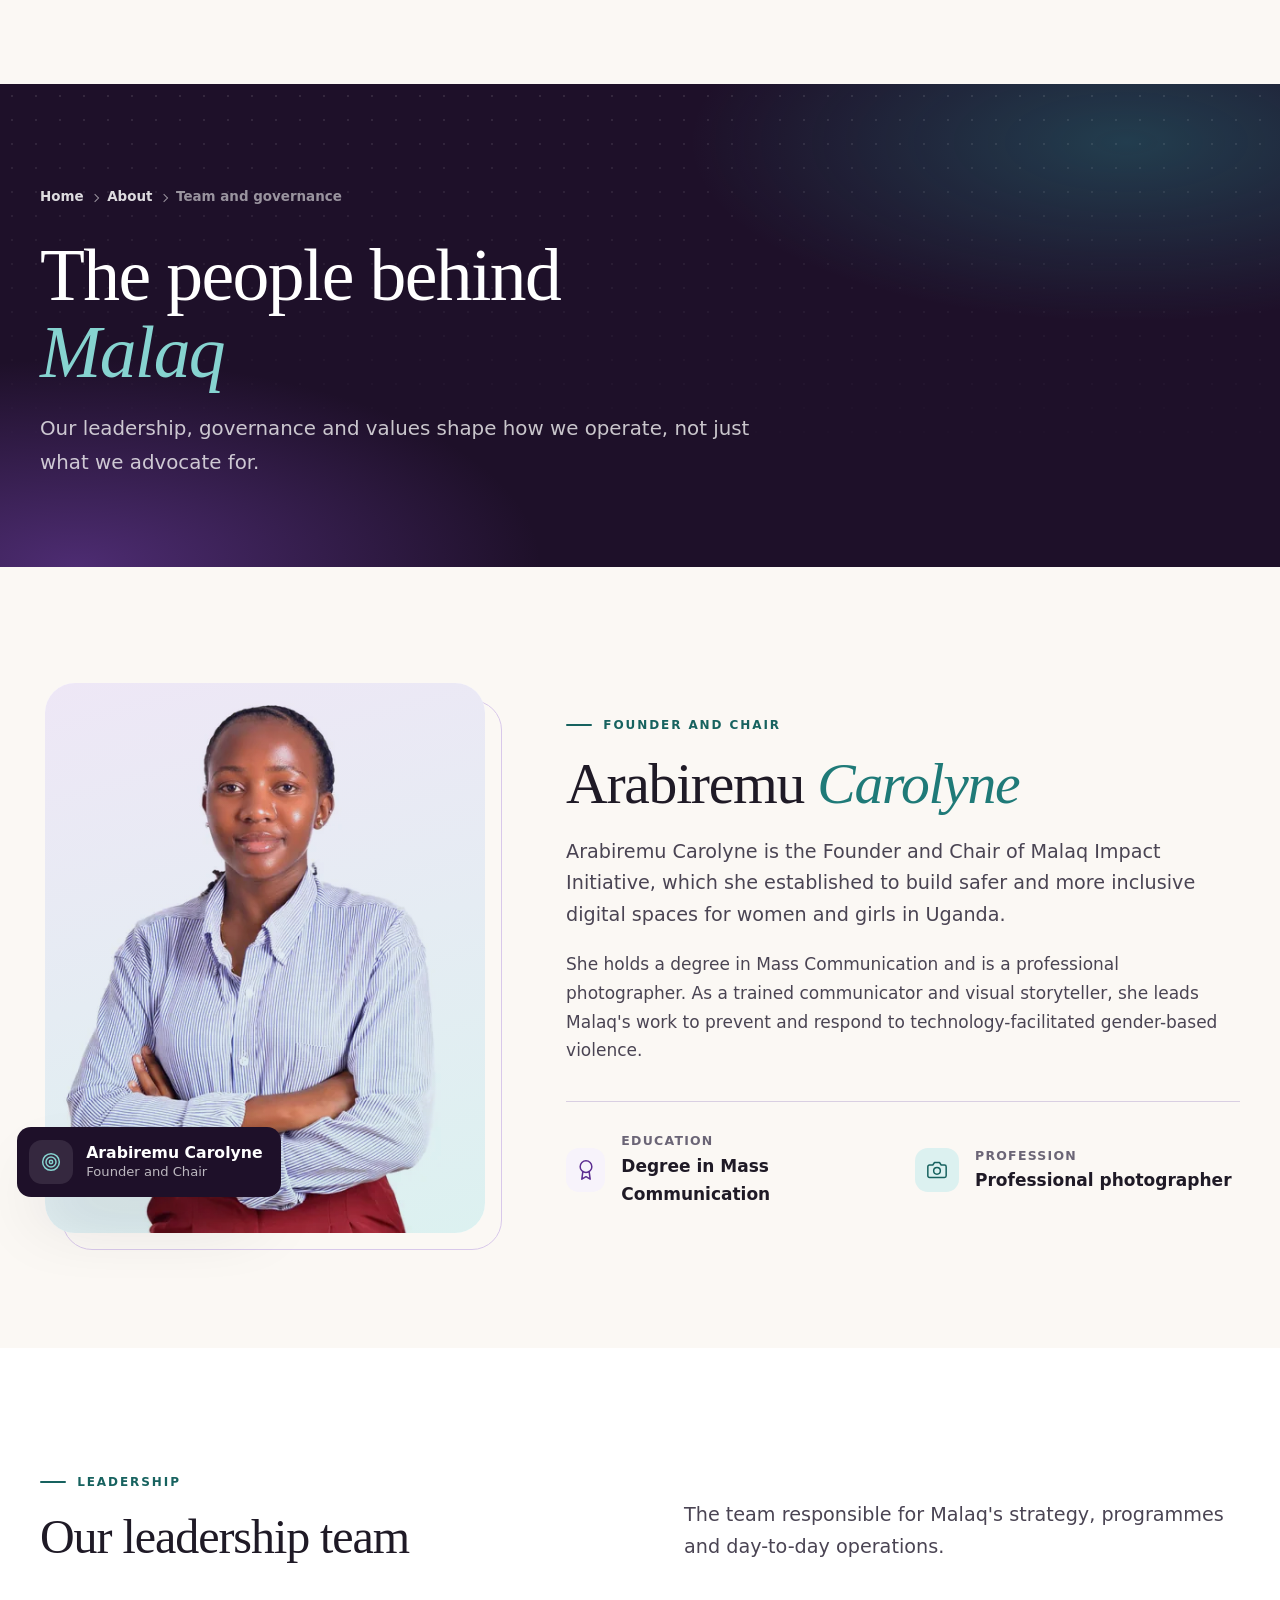
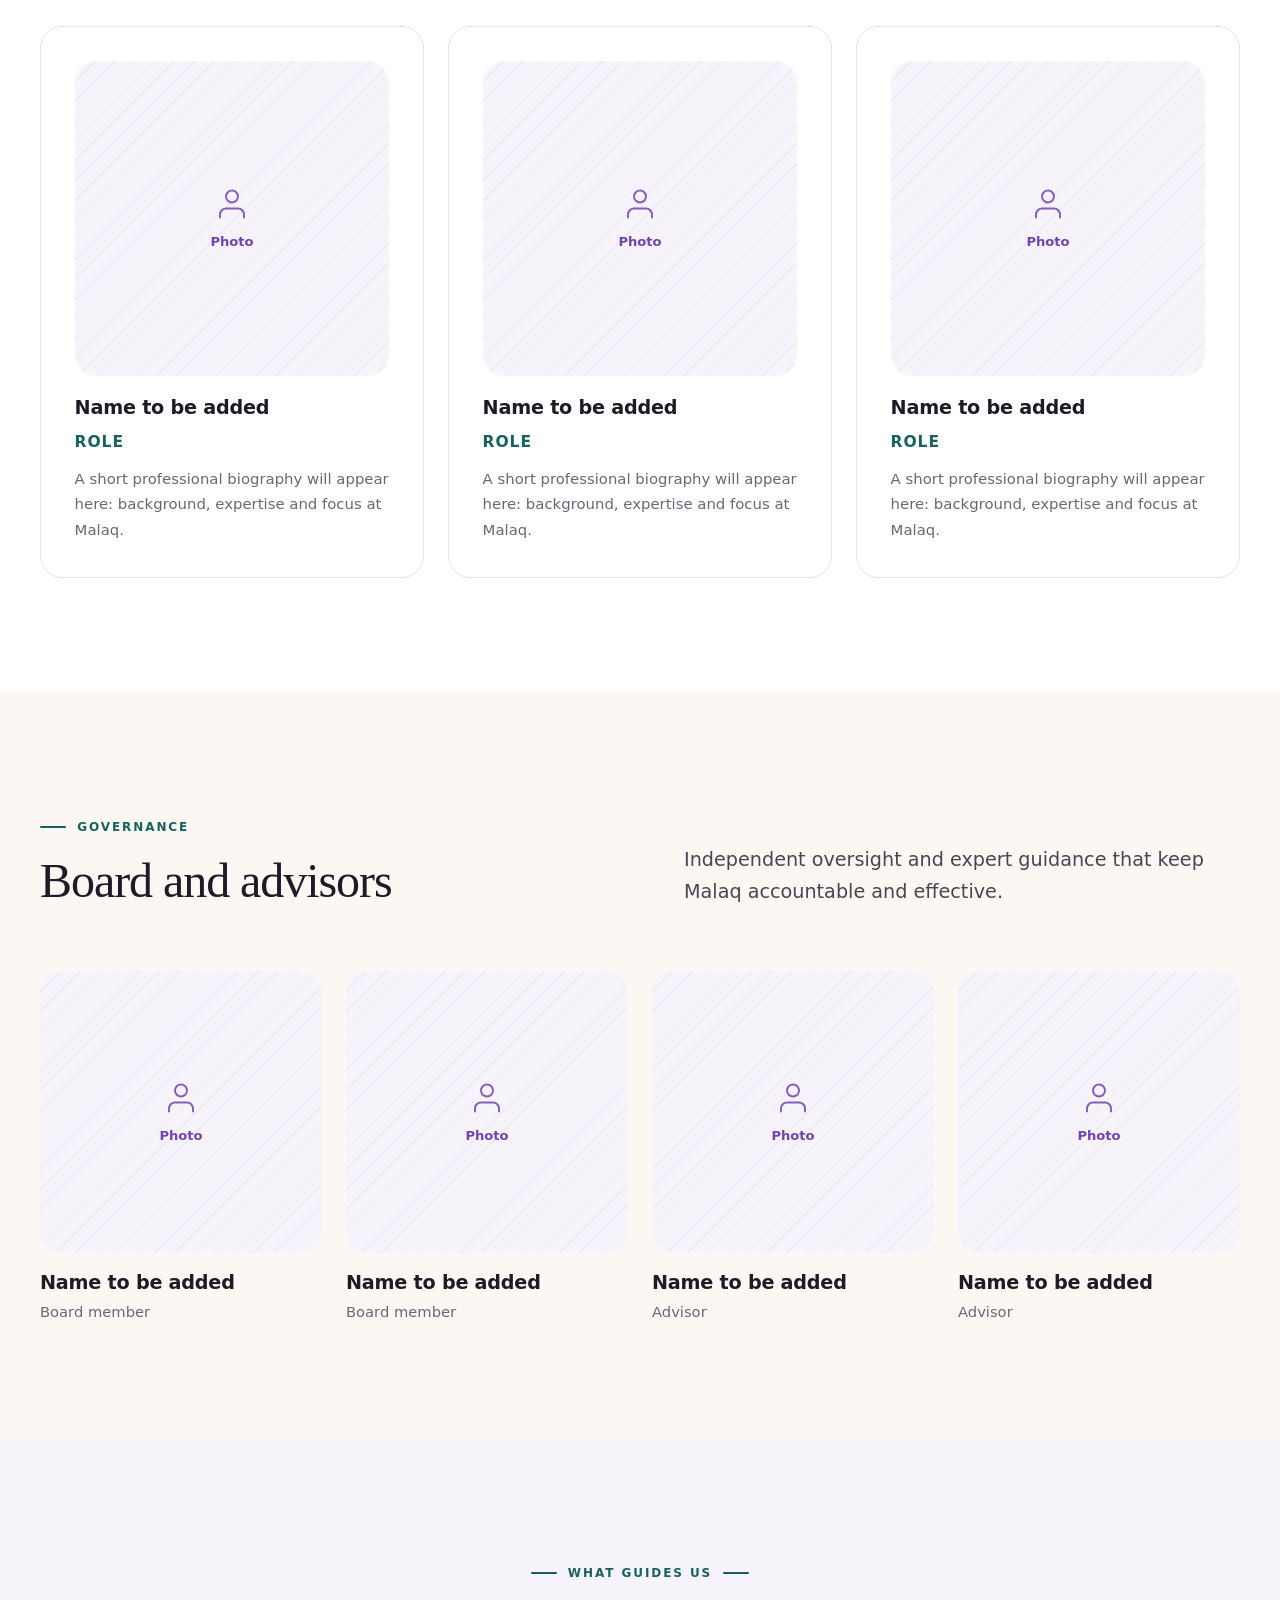
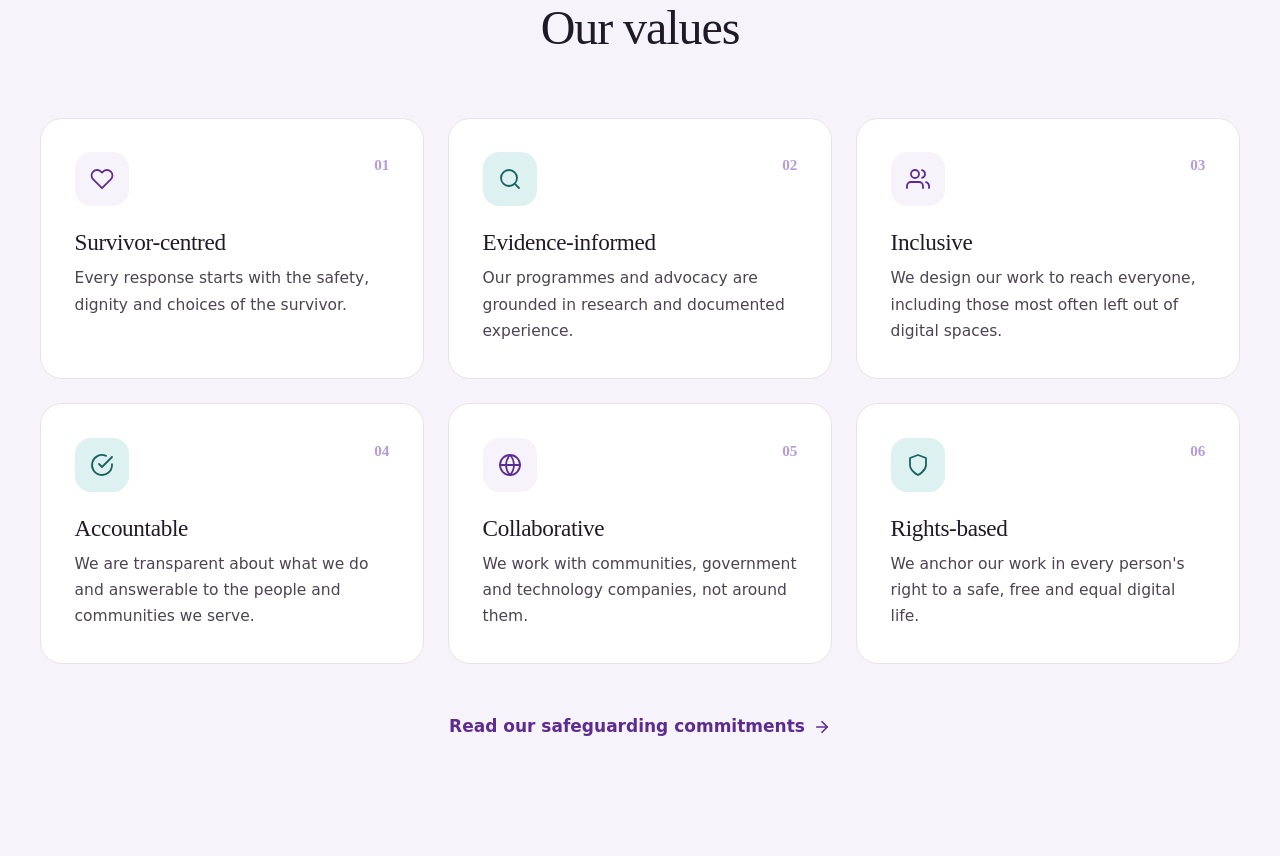
==== commit 6ef8b2a0: "Add the Founder and Chair's name, biography and credentials Co-Authored-By: Claude Opus 5.5 <noreply" ====
--- a/team.html
+++ b/team.html
@@ -45,18 +45,29 @@
         <figure class="founder__photo" data-reveal>
           <picture>
             <source type="image/webp" srcset="assets/images/founder-480.webp 480w, assets/images/founder.webp 960w" sizes="(min-width: 960px) 440px, 88vw" />
-            <img src="assets/images/founder.jpg" srcset="assets/images/founder-480.jpg 480w, assets/images/founder.jpg 960w" sizes="(min-width: 960px) 440px, 88vw" width="960" height="1200" alt="Portrait of the Founder and Chair of Malaq Impact Initiative" />
+            <img src="assets/images/founder.jpg" srcset="assets/images/founder-480.jpg 480w, assets/images/founder.jpg 960w" sizes="(min-width: 960px) 440px, 88vw" width="960" height="1200" alt="Arabiremu Carolyne, Founder and Chair of Malaq Impact Initiative" />
           </picture>
+          <figcaption class="founder__caption">
+            <span class="icon-badge icon-badge--sm icon-badge--light"><svg class="icon" aria-hidden="true"><use href="assets/icons/sprite.svg#target"></use></svg></span>
+            <span><strong>Arabiremu Carolyne</strong>Founder and Chair</span>
+          </figcaption>
         </figure>
         <div data-reveal data-reveal-delay="1">
           <p class="label">Founder and Chair</p>
-          <!-- TODO: add the founder's name and approved biography. -->
-          <h2 class="founder__name">Name to be added</h2>
-          <p class="lead">A short introduction will appear here: who she is, and why she founded Malaq Impact Initiative.</p>
-          <p>Her professional background, areas of expertise and the vision she brings to building safer and more inclusive digital spaces for women and girls in Uganda will be added here.</p>
-          <ul class="tag-list mt-lg">
-            <li class="tag">Founder</li>
-            <li class="tag tag--teal">Chair</li>
+          <h2 class="founder__name">Arabiremu <em>Carolyne</em></h2>
+          <!-- Biography written from the two facts supplied (degree and profession). Expand with her approved wording. -->
+          <p class="lead">Arabiremu Carolyne is the Founder and Chair of Malaq Impact Initiative, which she established to build safer and more inclusive digital spaces for women and girls in Uganda.</p>
+          <p>She holds a degree in Mass Communication and is a professional photographer. As a trained communicator and visual storyteller, she leads Malaq's work to prevent and respond to technology-facilitated gender-based violence.</p>
+
+          <ul class="founder__facts">
+            <li class="info-item">
+              <span class="icon-badge icon-badge--sm"><svg class="icon" aria-hidden="true"><use href="assets/icons/sprite.svg#award"></use></svg></span>
+              <span><span class="info-item__label">Education</span><span class="info-item__value">Degree in Mass Communication</span></span>
+            </li>
+            <li class="info-item">
+              <span class="icon-badge icon-badge--sm icon-badge--teal"><svg class="icon" aria-hidden="true"><use href="assets/icons/sprite.svg#camera"></use></svg></span>
+              <span><span class="info-item__label">Profession</span><span class="info-item__value">Professional photographer</span></span>
+            </li>
           </ul>
         </div>
       </div>
--- a/assets/css/main.css
+++ b/assets/css/main.css
@@ -4147,7 +4147,53 @@
 }
 
 .founder__name {
-  margin-bottom: 1rem;
+  margin-bottom: 1.25rem;
+  font-size: clamp(2.3rem, 4.6vw, 3.6rem);
+}
+
+.founder__caption {
+  position: absolute;
+  left: 0.9rem;
+  bottom: 0.9rem;
+  display: flex;
+  align-items: center;
+  gap: 0.8rem;
+  padding: 0.8rem 1.15rem 0.8rem 0.8rem;
+  border-radius: var(--r-md);
+  background: var(--plum-900);
+  color: rgba(255, 255, 255, 0.7);
+  font-size: 0.82rem;
+  line-height: 1.35;
+  box-shadow: var(--shadow-lg);
+}
+
+.founder__caption strong {
+  display: block;
+  font-size: 0.98rem;
+  color: #fff;
+}
+
+@media (min-width: 1100px) {
+  .founder__caption {
+    left: -1.75rem;
+    bottom: 2.25rem;
+  }
+}
+
+.founder__facts {
+  display: grid;
+  gap: 1rem;
+  margin: 2.25rem 0 0;
+  padding: 1.75rem 0 0;
+  list-style: none;
+  border-top: 1px solid var(--line-strong);
+}
+
+@media (min-width: 640px) {
+  .founder__facts {
+    grid-template-columns: repeat(2, minmax(0, 1fr));
+    gap: 1.5rem;
+  }
 }
 
 /* Bio cards */
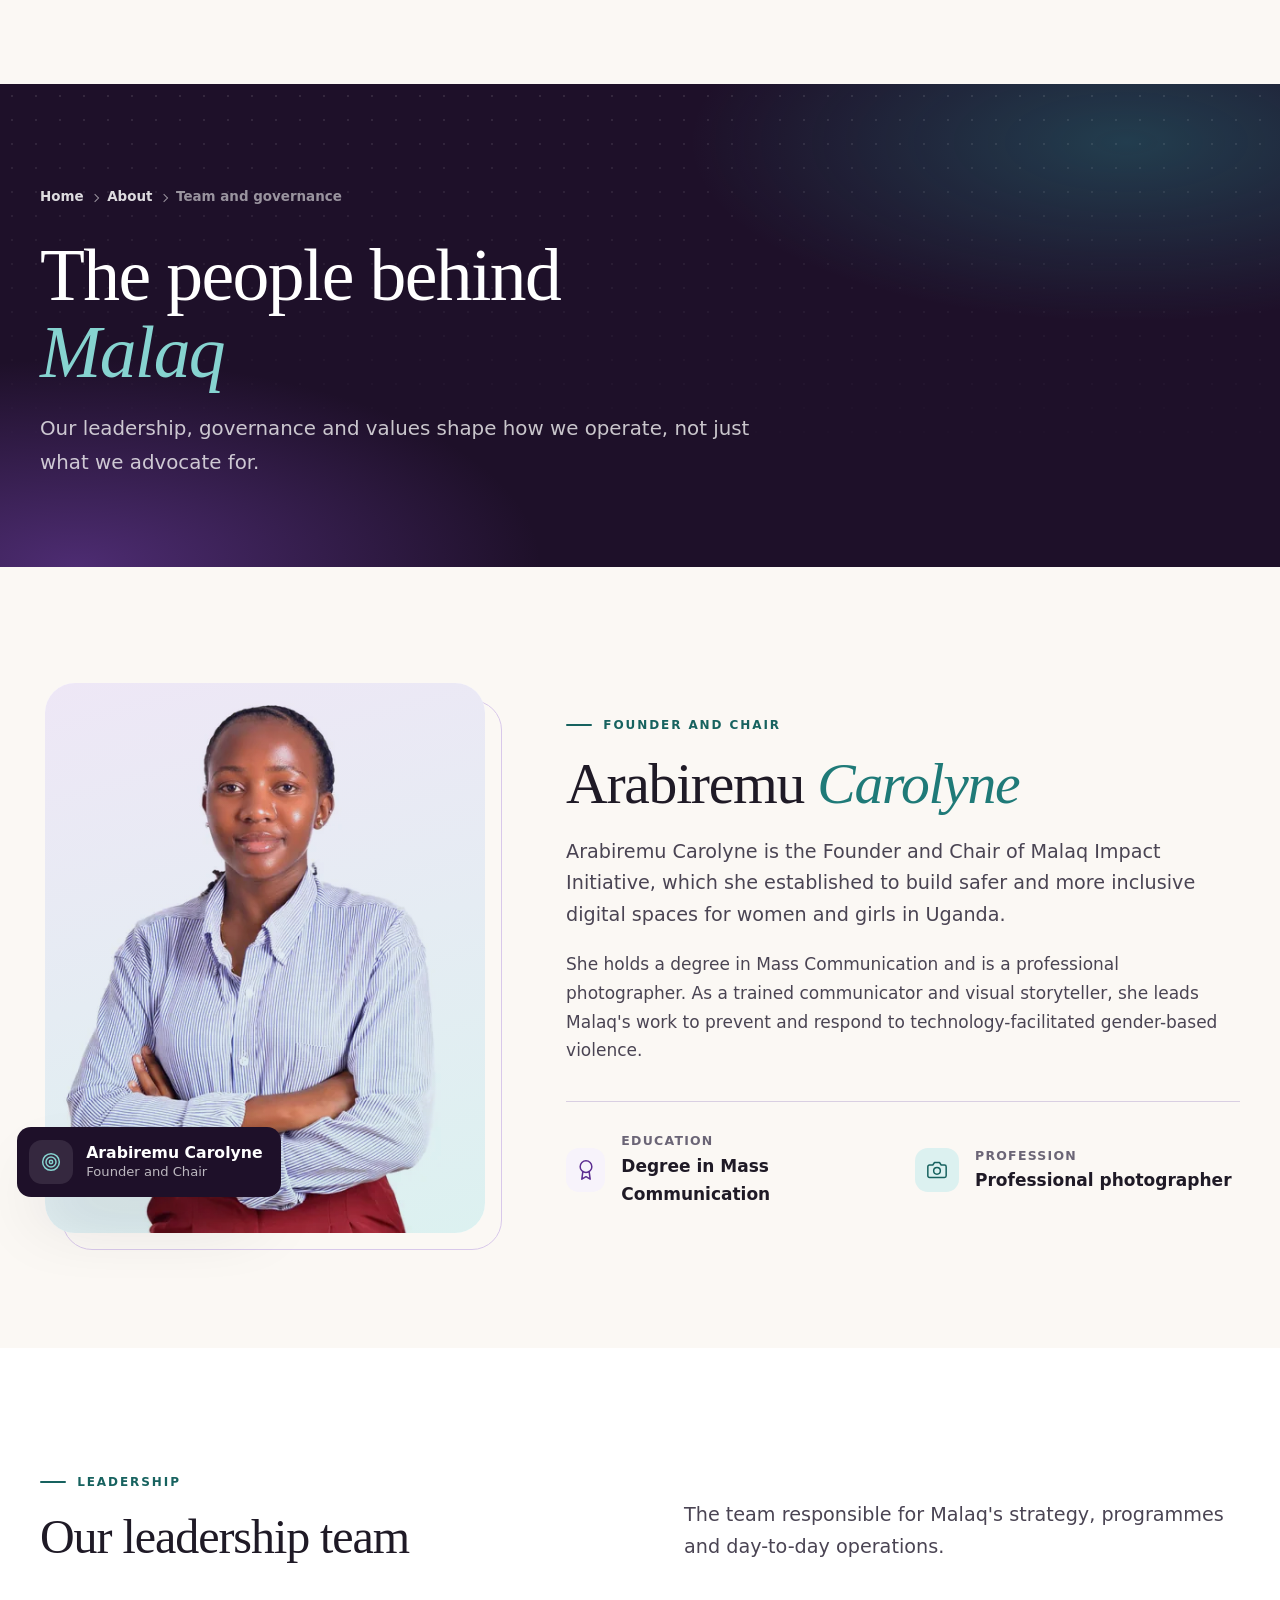
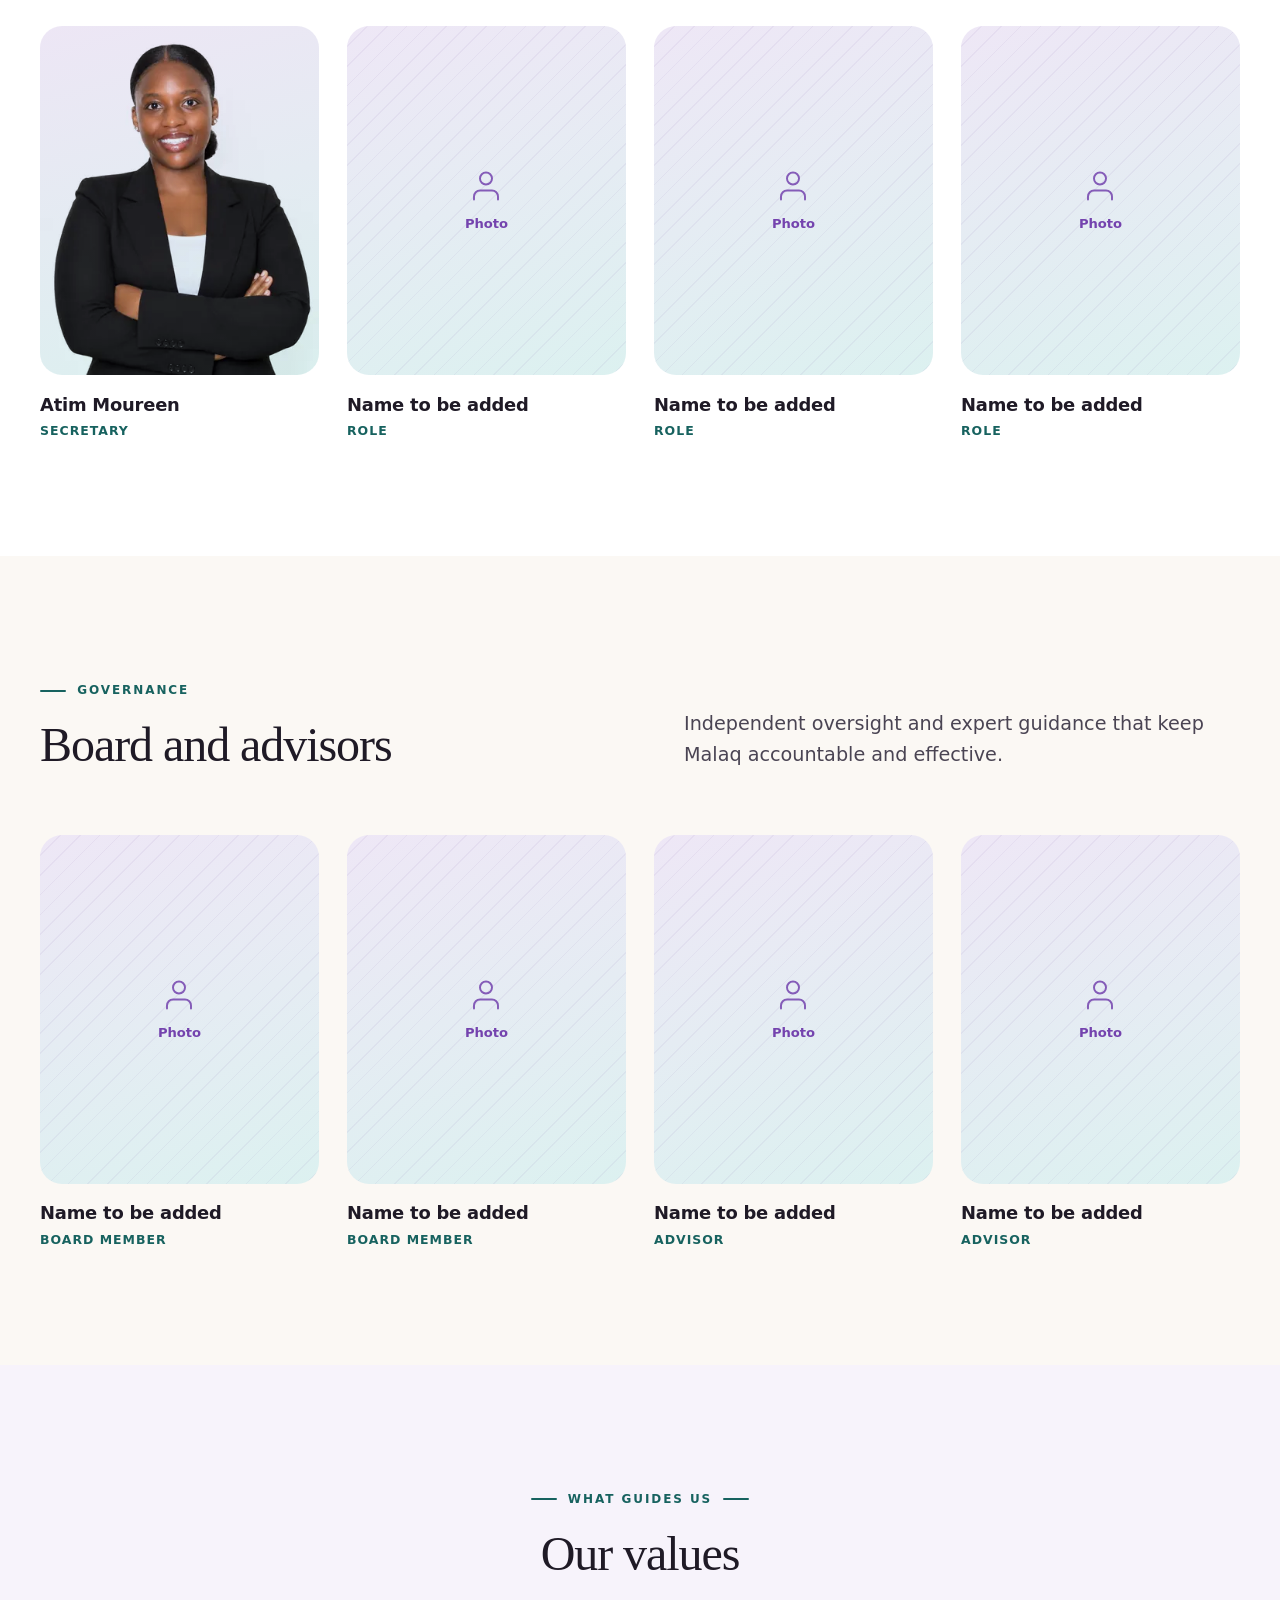
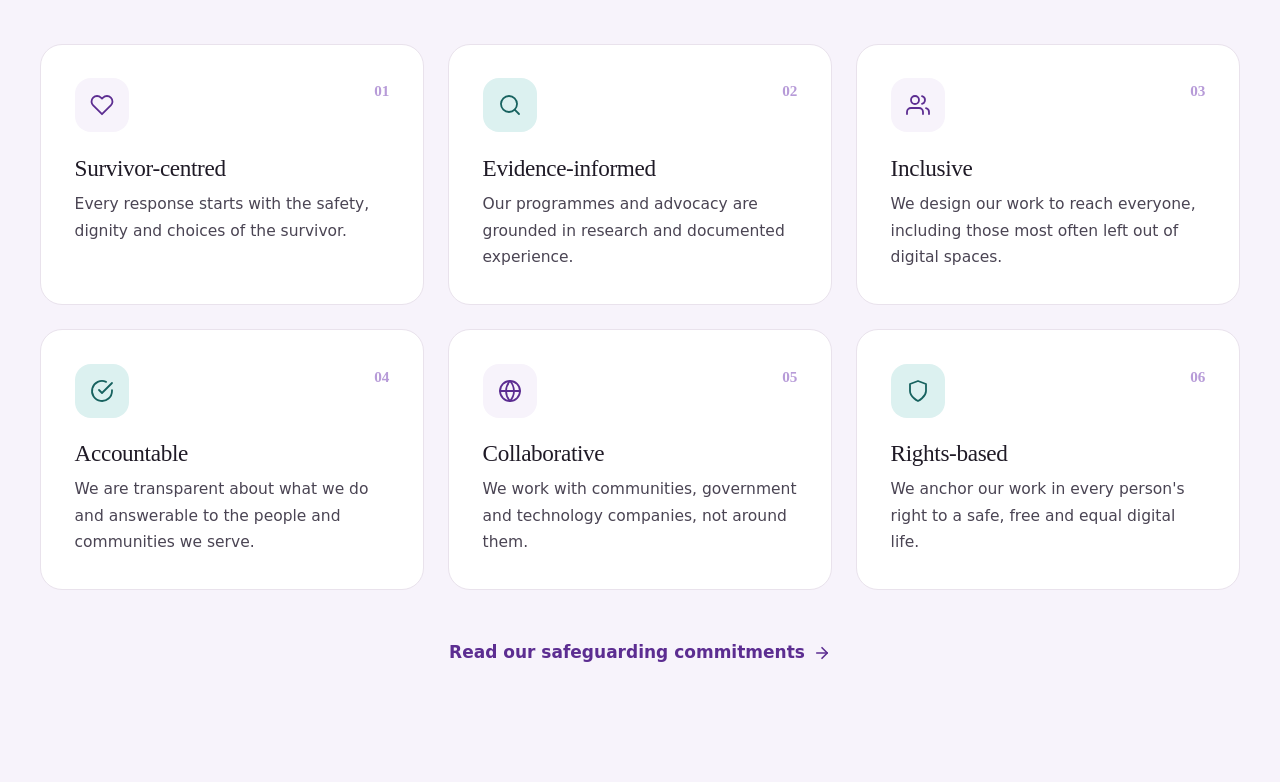
==== commit dd164bae: "Add the Secretary to the leadership team Team members other than the founder now use a simpler card " ====
--- a/team.html
+++ b/team.html
@@ -84,25 +84,36 @@
           <p class="lead" data-reveal data-reveal-delay="1">The team responsible for Malaq's strategy, programmes and day-to-day operations.</p>
         </div>
 
-        <!-- TODO: replace each placeholder with a photo, name, role and short professional biography. -->
-        <div class="grid grid--3">
-          <article class="card bio-card" data-reveal>
-            <div class="ph ph--avatar"><div class="ph__inner"><svg class="icon" aria-hidden="true"><use href="assets/icons/sprite.svg#user"></use></svg><span>Photo</span></div></div>
-            <h3>Name to be added</h3>
-            <p class="bio-card__role">Role</p>
-            <p>A short professional biography will appear here: background, expertise and focus at Malaq.</p>
-          </article>
-          <article class="card bio-card" data-reveal data-reveal-delay="1">
-            <div class="ph ph--avatar"><div class="ph__inner"><svg class="icon" aria-hidden="true"><use href="assets/icons/sprite.svg#user"></use></svg><span>Photo</span></div></div>
-            <h3>Name to be added</h3>
-            <p class="bio-card__role">Role</p>
-            <p>A short professional biography will appear here: background, expertise and focus at Malaq.</p>
-          </article>
-          <article class="card bio-card" data-reveal data-reveal-delay="2">
-            <div class="ph ph--avatar"><div class="ph__inner"><svg class="icon" aria-hidden="true"><use href="assets/icons/sprite.svg#user"></use></svg><span>Photo</span></div></div>
-            <h3>Name to be added</h3>
-            <p class="bio-card__role">Role</p>
-            <p>A short professional biography will appear here: background, expertise and focus at Malaq.</p>
+        <!--
+          To add a team member: copy a .member card, put a 4:5 portrait in
+          assets/images/team/ and set the name and role. Photos with a white
+          background blend into the tinted panel automatically.
+        -->
+        <div class="grid grid--members">
+          <article class="member" data-reveal>
+            <figure class="member__photo">
+              <picture>
+                <source type="image/webp" srcset="assets/images/team/atim-moureen-360.webp 360w, assets/images/team/atim-moureen.webp 720w" sizes="(min-width: 1024px) 290px, (min-width: 768px) 30vw, 45vw" />
+                <img src="assets/images/team/atim-moureen.jpg" srcset="assets/images/team/atim-moureen-360.jpg 360w, assets/images/team/atim-moureen.jpg 720w" sizes="(min-width: 1024px) 290px, (min-width: 768px) 30vw, 45vw" width="720" height="900" loading="lazy" alt="Atim Moureen, Secretary of Malaq Impact Initiative" />
+              </picture>
+            </figure>
+            <h3>Atim Moureen</h3>
+            <p class="member__role">Secretary</p>
+          </article>
+          <article class="member" data-reveal data-reveal-delay="1">
+            <figure class="member__photo"><div class="ph"><div class="ph__inner"><svg class="icon" aria-hidden="true"><use href="assets/icons/sprite.svg#user"></use></svg><span>Photo</span></div></div></figure>
+            <h3>Name to be added</h3>
+            <p class="member__role">Role</p>
+          </article>
+          <article class="member" data-reveal data-reveal-delay="2">
+            <figure class="member__photo"><div class="ph"><div class="ph__inner"><svg class="icon" aria-hidden="true"><use href="assets/icons/sprite.svg#user"></use></svg><span>Photo</span></div></div></figure>
+            <h3>Name to be added</h3>
+            <p class="member__role">Role</p>
+          </article>
+          <article class="member" data-reveal data-reveal-delay="3">
+            <figure class="member__photo"><div class="ph"><div class="ph__inner"><svg class="icon" aria-hidden="true"><use href="assets/icons/sprite.svg#user"></use></svg><span>Photo</span></div></div></figure>
+            <h3>Name to be added</h3>
+            <p class="member__role">Role</p>
           </article>
         </div>
       </div>
@@ -120,26 +131,26 @@
         </div>
 
         <!-- TODO: add board and advisory members, or remove this section if not applicable. -->
-        <div class="grid grid--4 grid--team">
-          <article class="team-card" data-reveal>
-            <div class="ph ph--avatar"><div class="ph__inner"><svg class="icon" aria-hidden="true"><use href="assets/icons/sprite.svg#user"></use></svg><span>Photo</span></div></div>
-            <h3>Name to be added</h3>
-            <p>Board member</p>
-          </article>
-          <article class="team-card" data-reveal data-reveal-delay="1">
-            <div class="ph ph--avatar"><div class="ph__inner"><svg class="icon" aria-hidden="true"><use href="assets/icons/sprite.svg#user"></use></svg><span>Photo</span></div></div>
-            <h3>Name to be added</h3>
-            <p>Board member</p>
-          </article>
-          <article class="team-card" data-reveal data-reveal-delay="2">
-            <div class="ph ph--avatar"><div class="ph__inner"><svg class="icon" aria-hidden="true"><use href="assets/icons/sprite.svg#user"></use></svg><span>Photo</span></div></div>
-            <h3>Name to be added</h3>
-            <p>Advisor</p>
-          </article>
-          <article class="team-card" data-reveal data-reveal-delay="3">
-            <div class="ph ph--avatar"><div class="ph__inner"><svg class="icon" aria-hidden="true"><use href="assets/icons/sprite.svg#user"></use></svg><span>Photo</span></div></div>
-            <h3>Name to be added</h3>
-            <p>Advisor</p>
+        <div class="grid grid--members">
+          <article class="member" data-reveal>
+            <figure class="member__photo"><div class="ph"><div class="ph__inner"><svg class="icon" aria-hidden="true"><use href="assets/icons/sprite.svg#user"></use></svg><span>Photo</span></div></div></figure>
+            <h3>Name to be added</h3>
+            <p class="member__role">Board member</p>
+          </article>
+          <article class="member" data-reveal data-reveal-delay="1">
+            <figure class="member__photo"><div class="ph"><div class="ph__inner"><svg class="icon" aria-hidden="true"><use href="assets/icons/sprite.svg#user"></use></svg><span>Photo</span></div></div></figure>
+            <h3>Name to be added</h3>
+            <p class="member__role">Board member</p>
+          </article>
+          <article class="member" data-reveal data-reveal-delay="2">
+            <figure class="member__photo"><div class="ph"><div class="ph__inner"><svg class="icon" aria-hidden="true"><use href="assets/icons/sprite.svg#user"></use></svg><span>Photo</span></div></div></figure>
+            <h3>Name to be added</h3>
+            <p class="member__role">Advisor</p>
+          </article>
+          <article class="member" data-reveal data-reveal-delay="3">
+            <figure class="member__photo"><div class="ph"><div class="ph__inner"><svg class="icon" aria-hidden="true"><use href="assets/icons/sprite.svg#user"></use></svg><span>Photo</span></div></div></figure>
+            <h3>Name to be added</h3>
+            <p class="member__role">Advisor</p>
           </article>
         </div>
       </div>
--- a/assets/css/main.css
+++ b/assets/css/main.css
@@ -4196,6 +4196,79 @@
   }
 }
 
+/* Team member cards */
+.grid--members {
+  grid-template-columns: repeat(2, minmax(0, 1fr));
+  gap: clamp(1rem, 2.4vw, 1.75rem);
+}
+
+@media (min-width: 768px) {
+  .grid--members {
+    grid-template-columns: repeat(3, minmax(0, 1fr));
+  }
+}
+
+@media (min-width: 1024px) {
+  .grid--members {
+    grid-template-columns: repeat(4, minmax(0, 1fr));
+  }
+}
+
+.member__photo {
+  margin: 0 0 1.1rem;
+  overflow: hidden;
+  aspect-ratio: 4 / 5;
+  border-radius: var(--r-lg);
+  background: linear-gradient(165deg, var(--purple-100), var(--teal-100));
+  isolation: isolate;
+}
+
+.member__photo picture {
+  display: block;
+  height: 100%;
+}
+
+.member__photo img {
+  width: 100%;
+  height: 100%;
+  object-fit: cover;
+  object-position: center top;
+  mix-blend-mode: multiply;
+  transition: transform 0.7s var(--ease);
+}
+
+@media (hover: hover) {
+  .member:hover .member__photo img {
+    transform: scale(1.04);
+  }
+}
+
+.member__photo .ph {
+  min-height: 0;
+  border-radius: 0;
+  background-color: transparent;
+}
+
+.member h3 {
+  margin: 0 0 0.25rem;
+  font-size: 1.12rem;
+}
+
+.member__role {
+  margin: 0;
+  font-size: 0.78rem;
+  font-weight: 800;
+  letter-spacing: 0.08em;
+  text-transform: uppercase;
+  color: var(--teal-700);
+}
+
+@media (max-width: 479px) {
+  .member h3 {
+    font-size: 1rem;
+  }
+}
+
 /* Bio cards */
 .bio-card .ph--avatar {
   margin-bottom: 1.25rem;
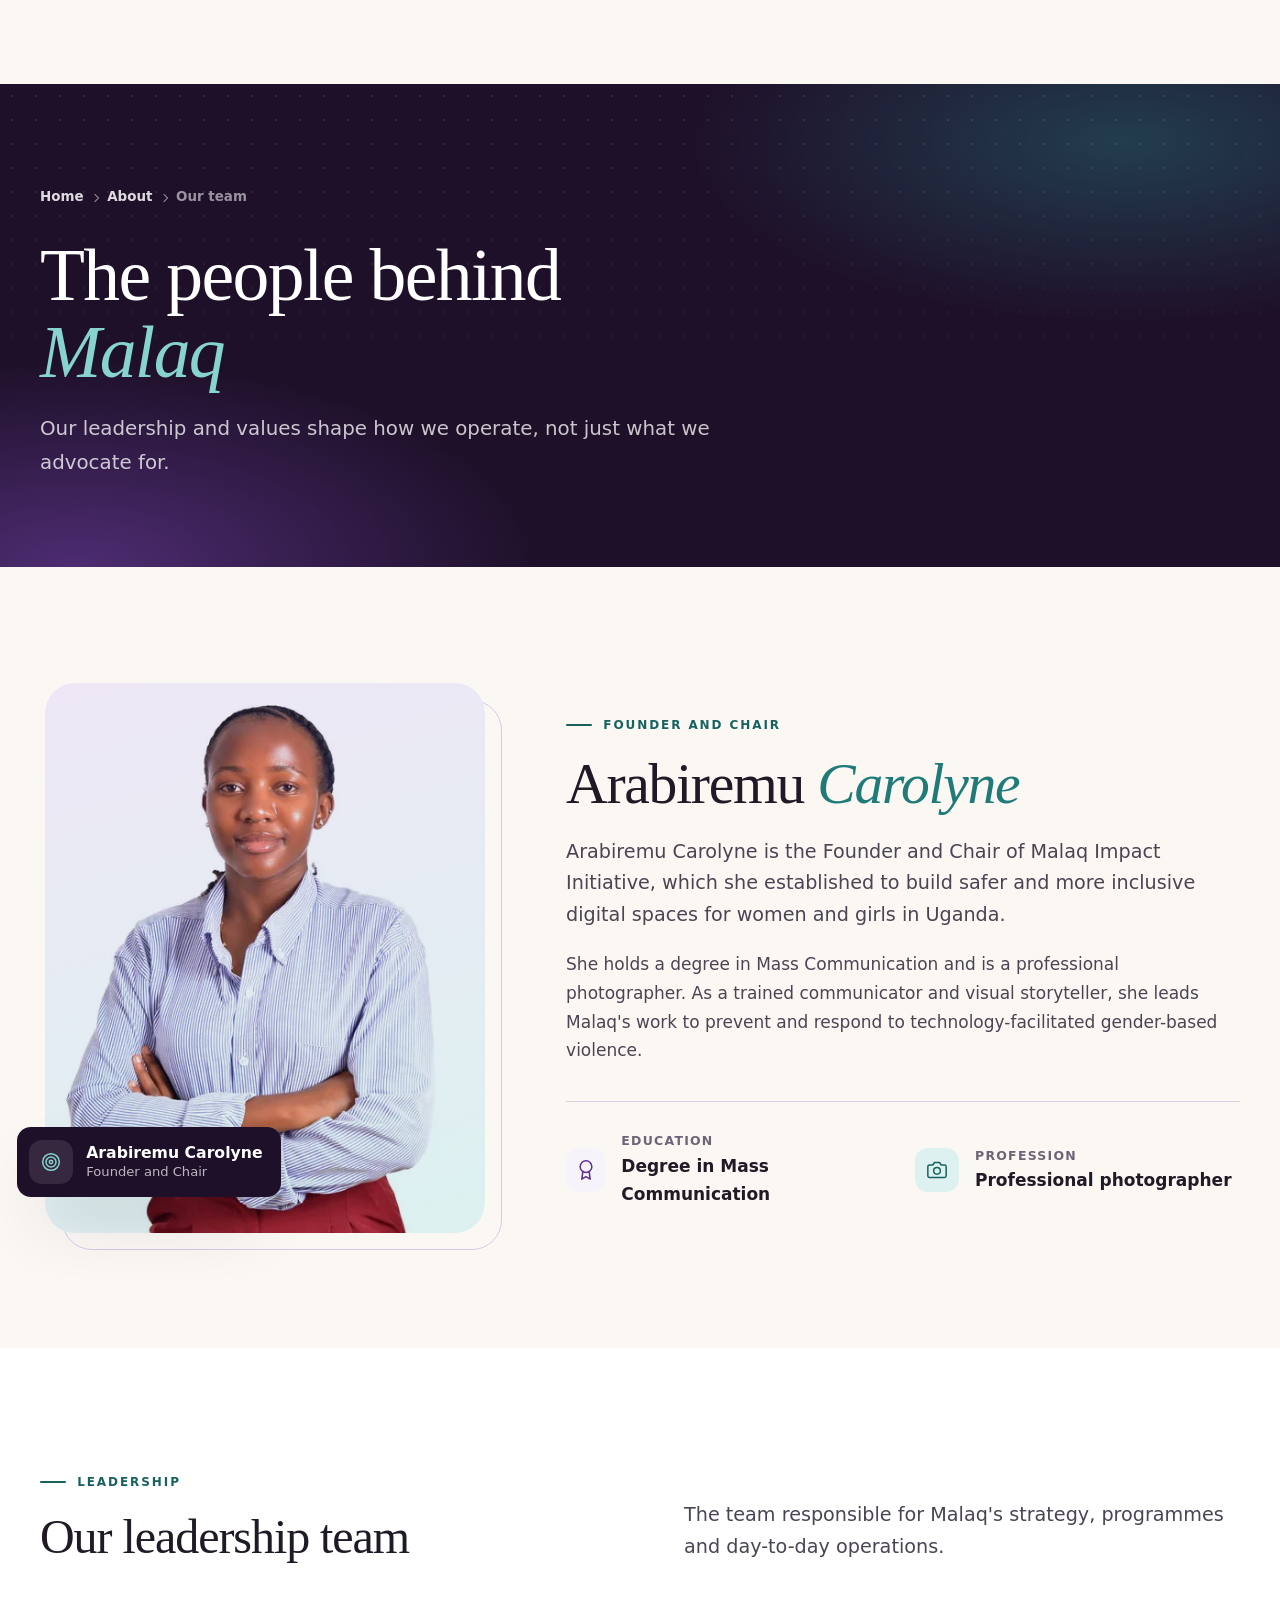
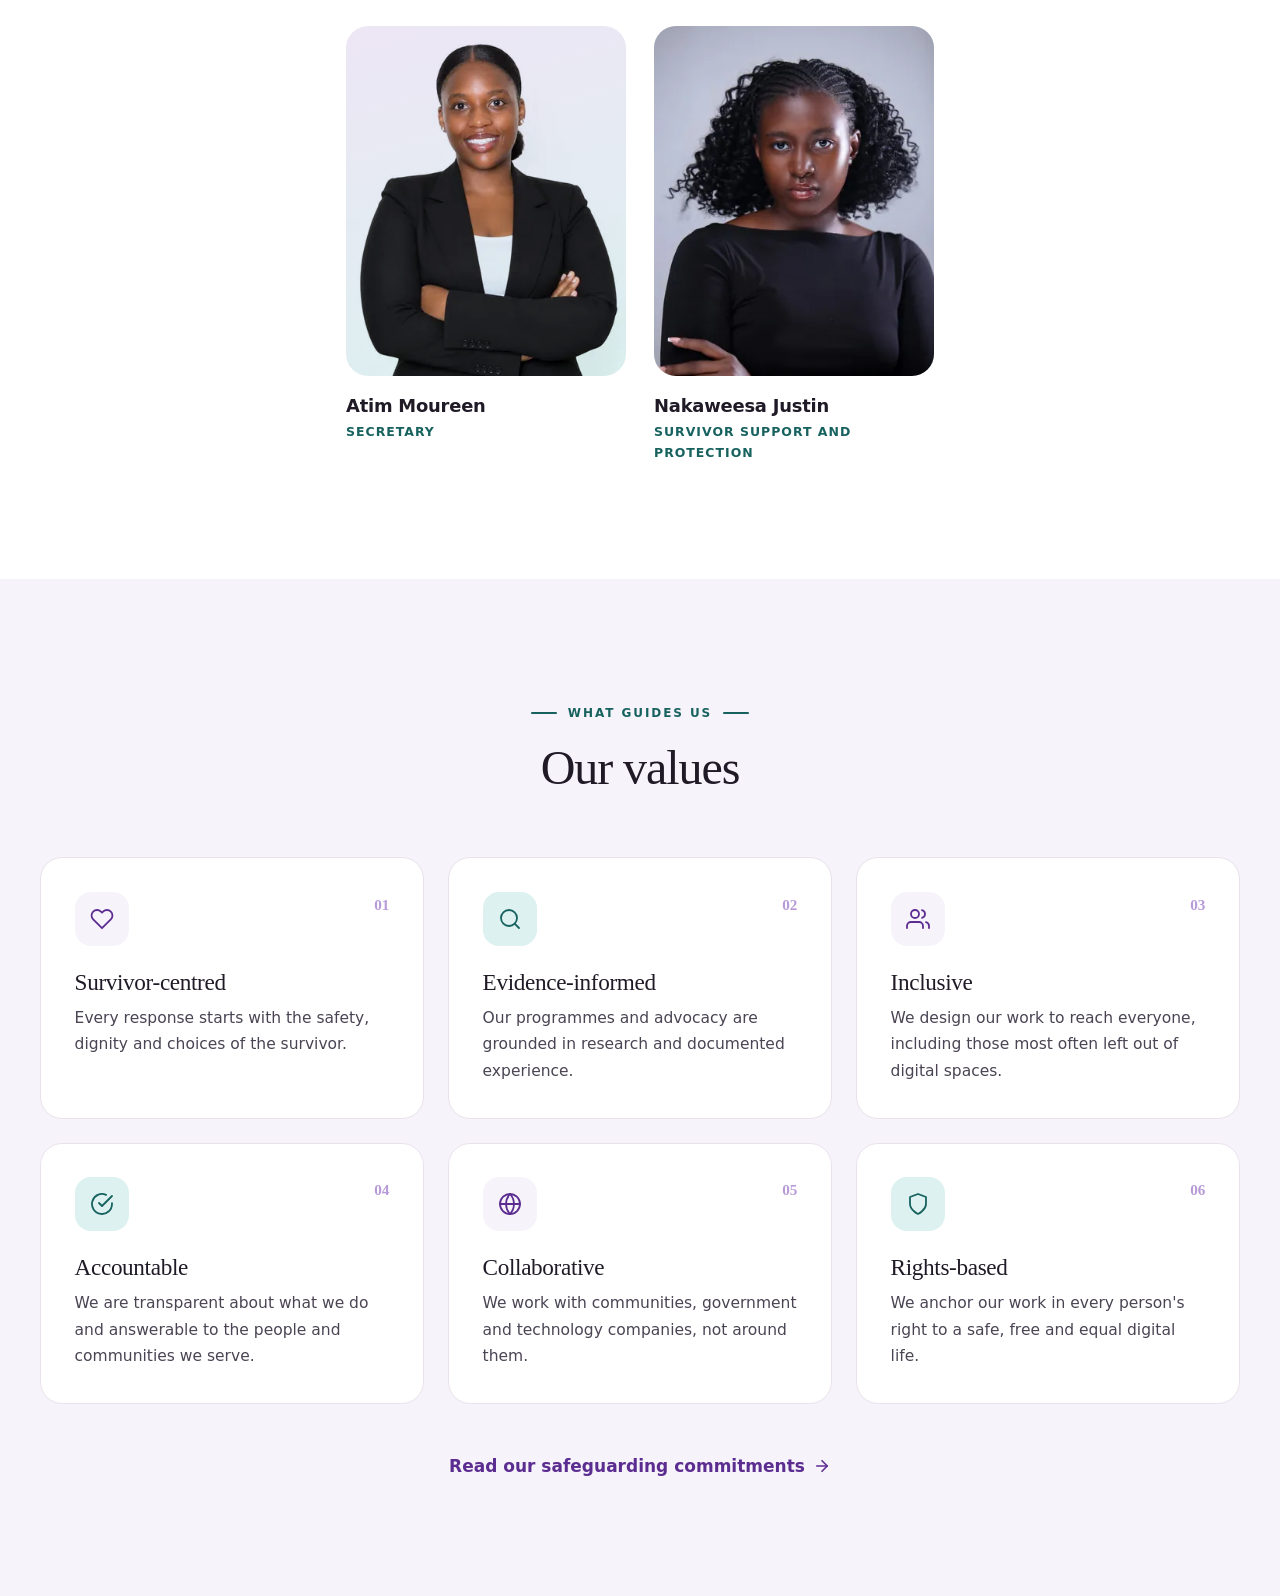
==== commit 75f17f26: "Add Nakaweesa Justin, drop board section, make Esc hints keyboard-only Adds Survivor support and pro" ====
--- a/team.html
+++ b/team.html
@@ -5,12 +5,12 @@
   <meta name="viewport" content="width=device-width, initial-scale=1" />
   <meta http-equiv="Content-Security-Policy" content="default-src 'self'; script-src 'self'; style-src 'self' https://fonts.googleapis.com; font-src https://fonts.gstatic.com; img-src 'self' data:; connect-src 'self' https://formspree.io; form-action 'self' https://formspree.io; base-uri 'self'; object-src 'none'; upgrade-insecure-requests" />
   <meta name="referrer" content="strict-origin-when-cross-origin" />
-  <title>Team and Governance | Malaq Impact Initiative</title>
-  <meta name="description" content="Meet the leadership, board and advisors of Malaq Impact Initiative, and the values that guide how we work." />
+  <title>Our Team | Malaq Impact Initiative</title>
+  <meta name="description" content="Meet the people leading Malaq Impact Initiative, and the values that guide how we work." />
   <meta name="theme-color" content="#1e1029" />
   <meta property="og:site_name" content="Malaq Impact Initiative" />
-  <meta property="og:title" content="Team and governance | Malaq Impact Initiative" />
-  <meta property="og:description" content="Our leadership, governance and values." />
+  <meta property="og:title" content="Our team | Malaq Impact Initiative" />
+  <meta property="og:description" content="Our leadership and values." />
   <meta property="og:type" content="website" />
   <link rel="icon" type="image/svg+xml" href="assets/favicon.svg" />
   <link rel="preconnect" href="https://fonts.googleapis.com" />
@@ -30,11 +30,11 @@
         <ol class="breadcrumb" data-reveal>
           <li><a class="breadcrumb__link" href="index.html">Home</a></li>
           <li><a class="breadcrumb__link" href="about.html">About</a></li>
-          <li aria-current="page">Team and governance</li>
+          <li aria-current="page">Our team</li>
         </ol>
         <h1 class="page-hero__title" data-reveal data-reveal-delay="1">The people behind <em>Malaq</em></h1>
         <p class="page-hero__lead" data-reveal data-reveal-delay="2">
-          Our leadership, governance and values shape how we operate, not just what we advocate for.
+          Our leadership and values shape how we operate, not just what we advocate for.
         </p>
       </div>
     </section>
@@ -87,70 +87,29 @@
         <!--
           To add a team member: copy a .member card, put a 4:5 portrait in
           assets/images/team/ and set the name and role. Photos with a white
-          background blend into the tinted panel automatically.
+          background blend into the tinted panel automatically; for any other
+          background, add the member__photo--plain class to the figure.
         -->
         <div class="grid grid--members">
           <article class="member" data-reveal>
             <figure class="member__photo">
               <picture>
-                <source type="image/webp" srcset="assets/images/team/atim-moureen-360.webp 360w, assets/images/team/atim-moureen.webp 720w" sizes="(min-width: 1024px) 290px, (min-width: 768px) 30vw, 45vw" />
-                <img src="assets/images/team/atim-moureen.jpg" srcset="assets/images/team/atim-moureen-360.jpg 360w, assets/images/team/atim-moureen.jpg 720w" sizes="(min-width: 1024px) 290px, (min-width: 768px) 30vw, 45vw" width="720" height="900" loading="lazy" alt="Atim Moureen, Secretary of Malaq Impact Initiative" />
+                <source type="image/webp" srcset="assets/images/team/atim-moureen-360.webp 360w, assets/images/team/atim-moureen.webp 720w" sizes="(min-width: 640px) 280px, 45vw" />
+                <img src="assets/images/team/atim-moureen.jpg" srcset="assets/images/team/atim-moureen-360.jpg 360w, assets/images/team/atim-moureen.jpg 720w" sizes="(min-width: 640px) 280px, 45vw" width="720" height="900" loading="lazy" alt="Atim Moureen, Secretary of Malaq Impact Initiative" />
               </picture>
             </figure>
             <h3>Atim Moureen</h3>
             <p class="member__role">Secretary</p>
           </article>
           <article class="member" data-reveal data-reveal-delay="1">
-            <figure class="member__photo"><div class="ph"><div class="ph__inner"><svg class="icon" aria-hidden="true"><use href="assets/icons/sprite.svg#user"></use></svg><span>Photo</span></div></div></figure>
-            <h3>Name to be added</h3>
-            <p class="member__role">Role</p>
-          </article>
-          <article class="member" data-reveal data-reveal-delay="2">
-            <figure class="member__photo"><div class="ph"><div class="ph__inner"><svg class="icon" aria-hidden="true"><use href="assets/icons/sprite.svg#user"></use></svg><span>Photo</span></div></div></figure>
-            <h3>Name to be added</h3>
-            <p class="member__role">Role</p>
-          </article>
-          <article class="member" data-reveal data-reveal-delay="3">
-            <figure class="member__photo"><div class="ph"><div class="ph__inner"><svg class="icon" aria-hidden="true"><use href="assets/icons/sprite.svg#user"></use></svg><span>Photo</span></div></div></figure>
-            <h3>Name to be added</h3>
-            <p class="member__role">Role</p>
-          </article>
-        </div>
-      </div>
-    </section>
-
-    <!-- Board -->
-    <section class="section">
-      <div class="container">
-        <div class="section-head section-head--split">
-          <div data-reveal>
-            <p class="label">Governance</p>
-            <h2>Board and advisors</h2>
-          </div>
-          <p class="lead" data-reveal data-reveal-delay="1">Independent oversight and expert guidance that keep Malaq accountable and effective.</p>
-        </div>
-
-        <!-- TODO: add board and advisory members, or remove this section if not applicable. -->
-        <div class="grid grid--members">
-          <article class="member" data-reveal>
-            <figure class="member__photo"><div class="ph"><div class="ph__inner"><svg class="icon" aria-hidden="true"><use href="assets/icons/sprite.svg#user"></use></svg><span>Photo</span></div></div></figure>
-            <h3>Name to be added</h3>
-            <p class="member__role">Board member</p>
-          </article>
-          <article class="member" data-reveal data-reveal-delay="1">
-            <figure class="member__photo"><div class="ph"><div class="ph__inner"><svg class="icon" aria-hidden="true"><use href="assets/icons/sprite.svg#user"></use></svg><span>Photo</span></div></div></figure>
-            <h3>Name to be added</h3>
-            <p class="member__role">Board member</p>
-          </article>
-          <article class="member" data-reveal data-reveal-delay="2">
-            <figure class="member__photo"><div class="ph"><div class="ph__inner"><svg class="icon" aria-hidden="true"><use href="assets/icons/sprite.svg#user"></use></svg><span>Photo</span></div></div></figure>
-            <h3>Name to be added</h3>
-            <p class="member__role">Advisor</p>
-          </article>
-          <article class="member" data-reveal data-reveal-delay="3">
-            <figure class="member__photo"><div class="ph"><div class="ph__inner"><svg class="icon" aria-hidden="true"><use href="assets/icons/sprite.svg#user"></use></svg><span>Photo</span></div></div></figure>
-            <h3>Name to be added</h3>
-            <p class="member__role">Advisor</p>
+            <figure class="member__photo member__photo--plain">
+              <picture>
+                <source type="image/webp" srcset="assets/images/team/nakaweesa-justin-360.webp 360w, assets/images/team/nakaweesa-justin.webp 720w" sizes="(min-width: 640px) 280px, 45vw" />
+                <img src="assets/images/team/nakaweesa-justin.jpg" srcset="assets/images/team/nakaweesa-justin-360.jpg 360w, assets/images/team/nakaweesa-justin.jpg 720w" sizes="(min-width: 640px) 280px, 45vw" width="720" height="900" loading="lazy" alt="Nakaweesa Justin, Survivor support and protection at Malaq Impact Initiative" />
+              </picture>
+            </figure>
+            <h3>Nakaweesa Justin</h3>
+            <p class="member__role">Survivor support and protection</p>
           </article>
         </div>
       </div>
--- a/assets/css/main.css
+++ b/assets/css/main.css
@@ -3165,33 +3165,6 @@
   transform: translateY(-3px);
 }
 
-/* Team */
-.grid--team {
-  grid-template-columns: repeat(2, minmax(0, 1fr));
-}
-
-@media (min-width: 1024px) {
-  .grid--team {
-    grid-template-columns: repeat(4, minmax(0, 1fr));
-  }
-}
-
-@media (max-width: 639px) {
-  .team-card h3 {
-    font-size: 1rem;
-  }
-}
-
-.team-card h3 {
-  margin: 1.1rem 0 0.2rem;
-}
-
-.team-card p {
-  margin: 0;
-  font-size: 0.92rem;
-  color: var(--ink-3);
-}
-
 /* Posts */
 .post-featured {
   display: grid;
@@ -4202,15 +4175,11 @@
   gap: clamp(1rem, 2.4vw, 1.75rem);
 }
 
-@media (min-width: 768px) {
+/* Fixed-width cards, centred, so a small team never looks lopsided. */
+@media (min-width: 640px) {
   .grid--members {
-    grid-template-columns: repeat(3, minmax(0, 1fr));
-  }
-}
-
-@media (min-width: 1024px) {
-  .grid--members {
-    grid-template-columns: repeat(4, minmax(0, 1fr));
+    grid-template-columns: repeat(auto-fit, minmax(0, 280px));
+    justify-content: center;
   }
 }
 
@@ -4237,6 +4206,11 @@
   transition: transform 0.7s var(--ease);
 }
 
+/* For photos that do not have a white background. */
+.member__photo--plain img {
+  mix-blend-mode: normal;
+}
+
 @media (hover: hover) {
   .member:hover .member__photo img {
     transform: scale(1.04);
@@ -4269,26 +4243,16 @@
   }
 }
 
-/* Bio cards */
-.bio-card .ph--avatar {
-  margin-bottom: 1.25rem;
-}
-
-.bio-card__role {
-  margin: 0 0 0.75rem;
-  font-size: 0.85rem;
-  font-weight: 800;
-  letter-spacing: 0.06em;
-  text-transform: uppercase;
-  color: var(--teal-700);
-}
-
-.bio-card p:last-child {
-  font-size: 0.93rem;
-  color: var(--ink-3);
-}
-
 /* Utilities: last in the cascade so they win over component defaults. */
+
+/* Keyboard shortcuts mean nothing on a phone or tablet, so any text that
+   mentions one is hidden on touch devices. */
+@media (hover: none), (pointer: coarse) {
+  .kbd-only {
+    display: none !important;
+  }
+}
+
 .mt-lg {
   margin-top: clamp(2rem, 4vw, 3rem);
 }
